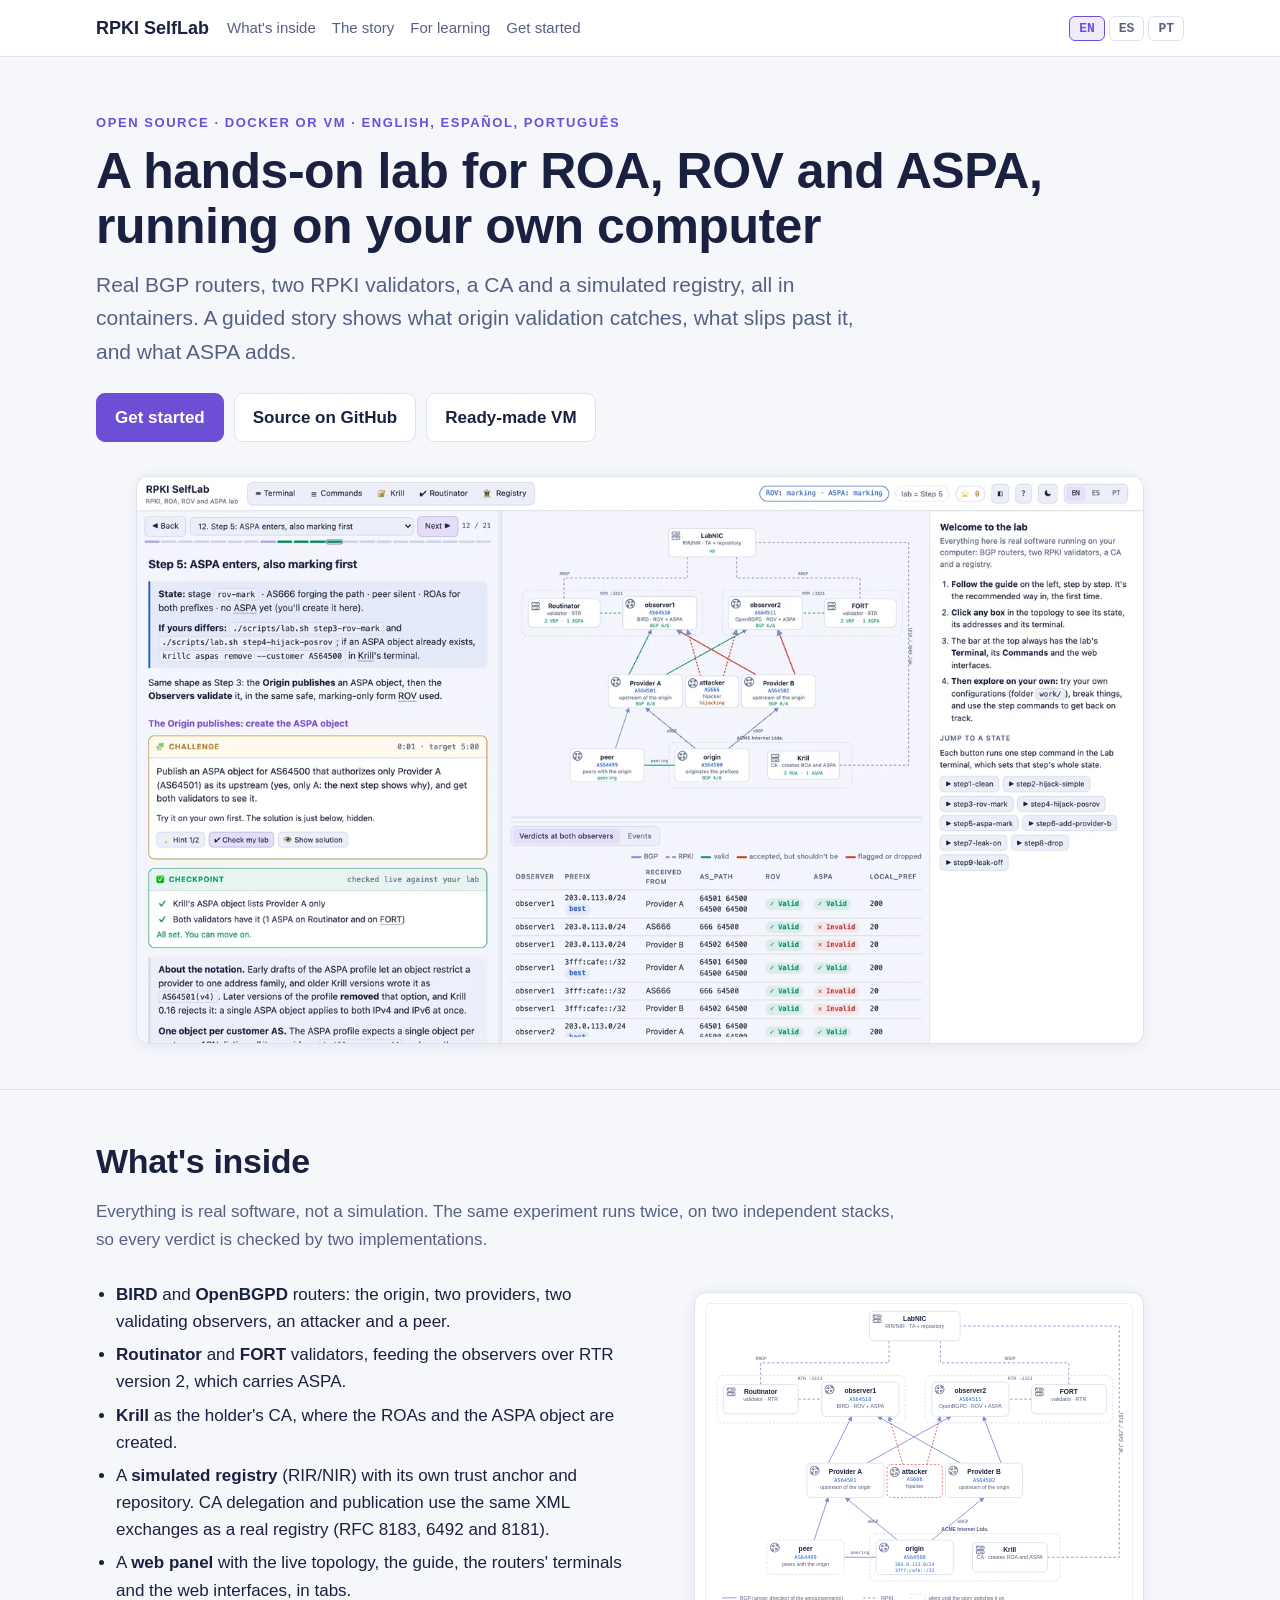
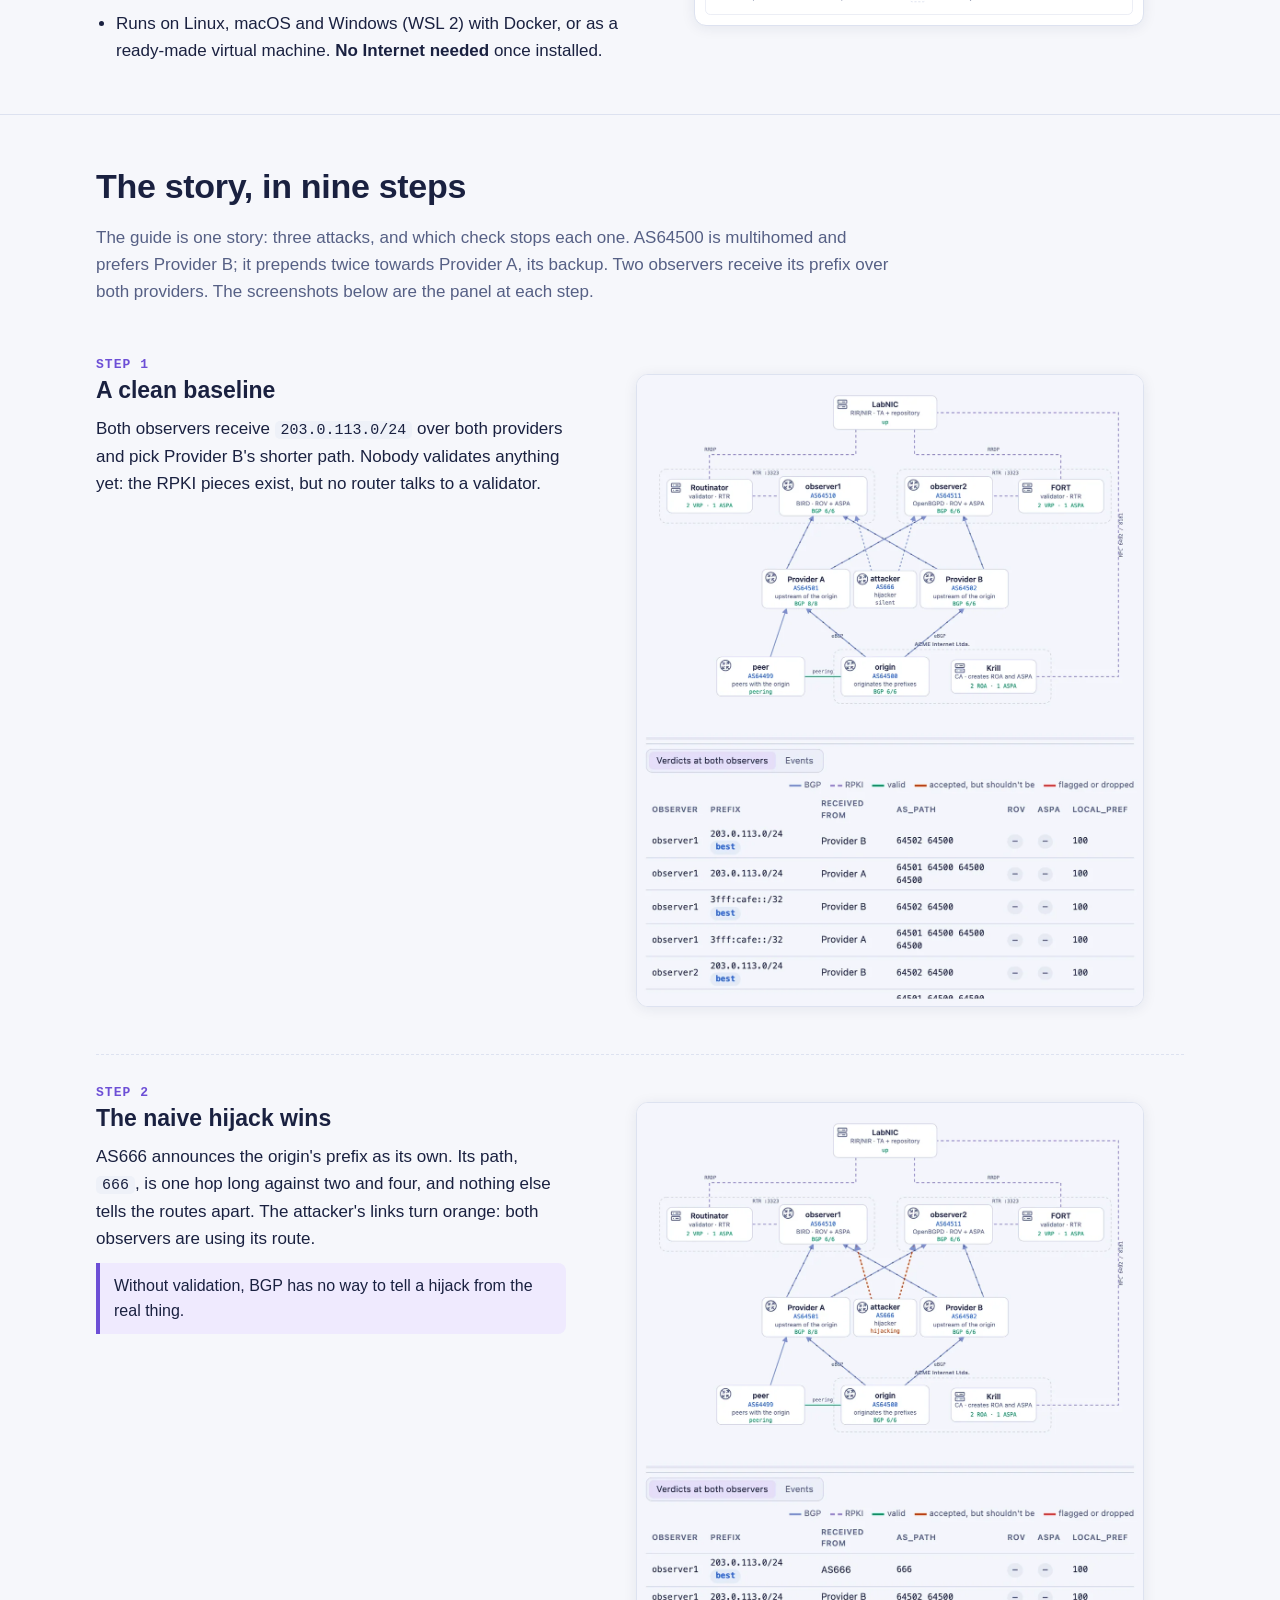
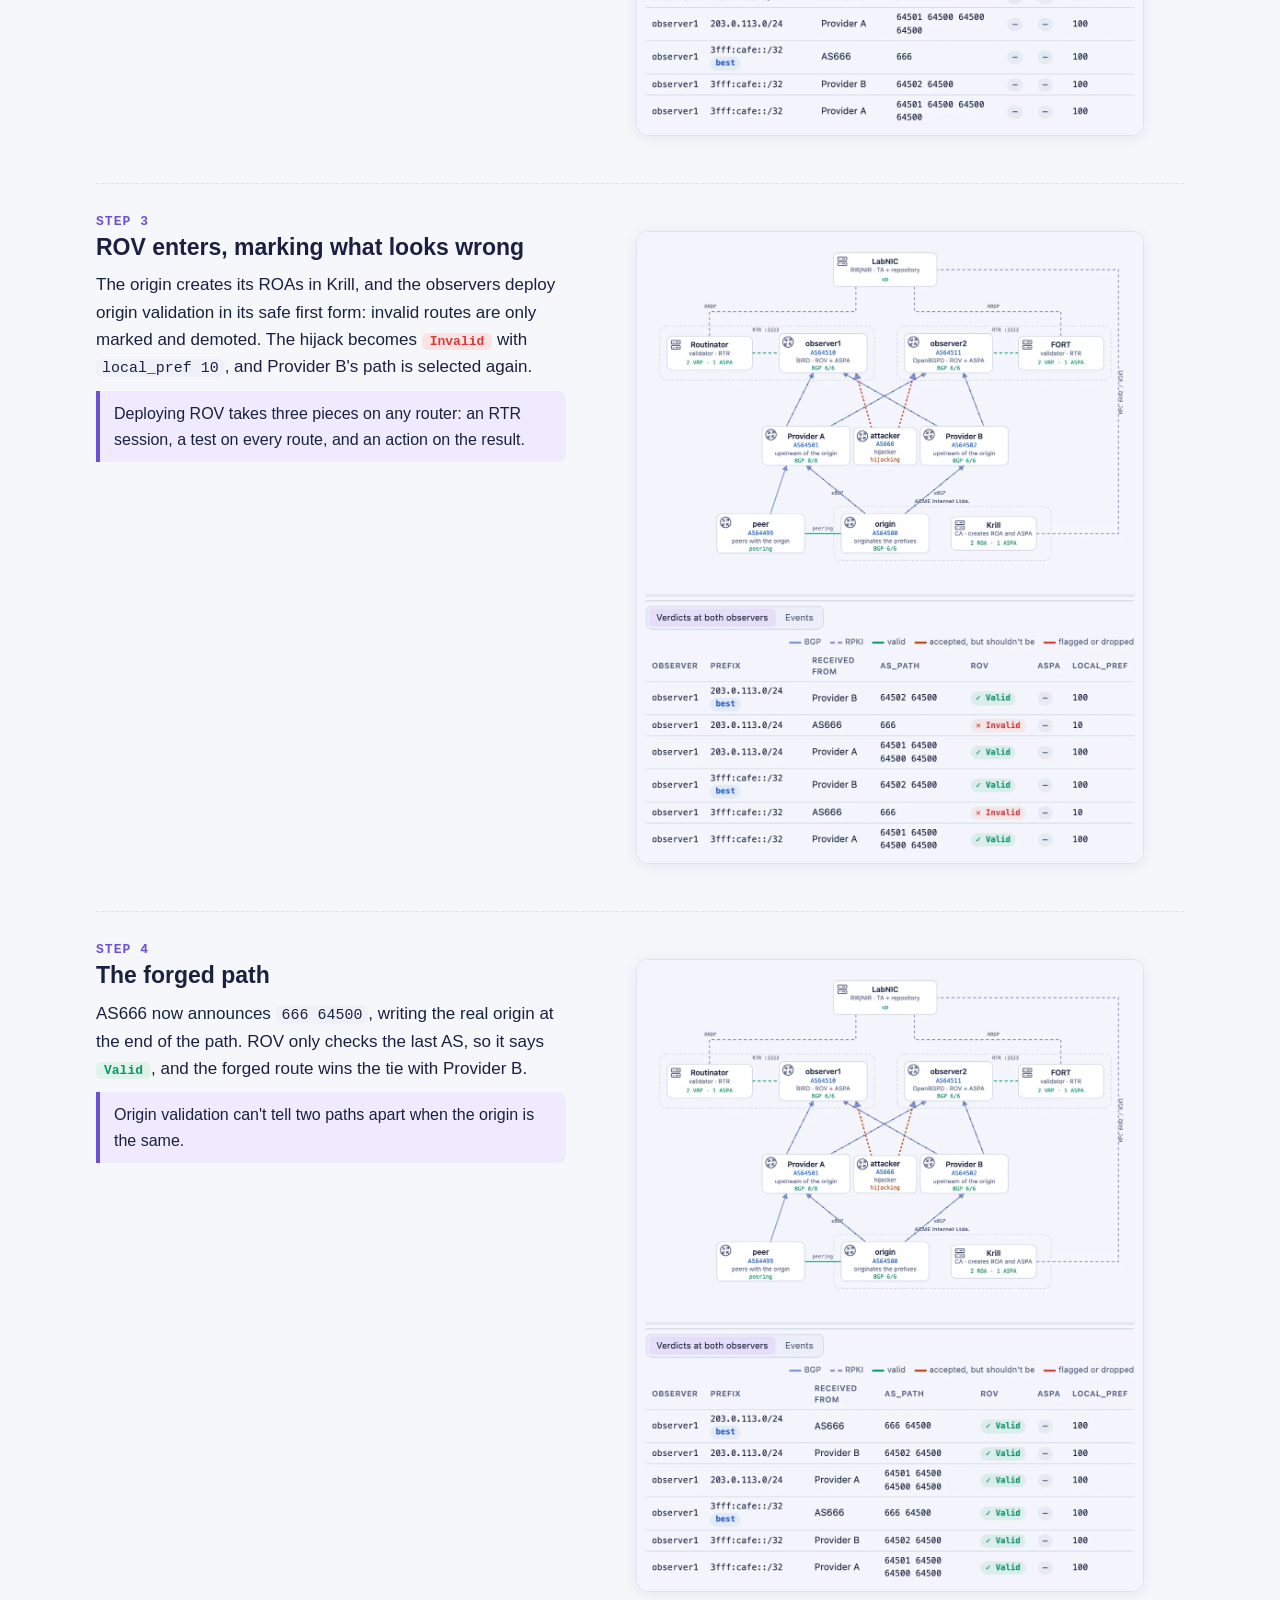
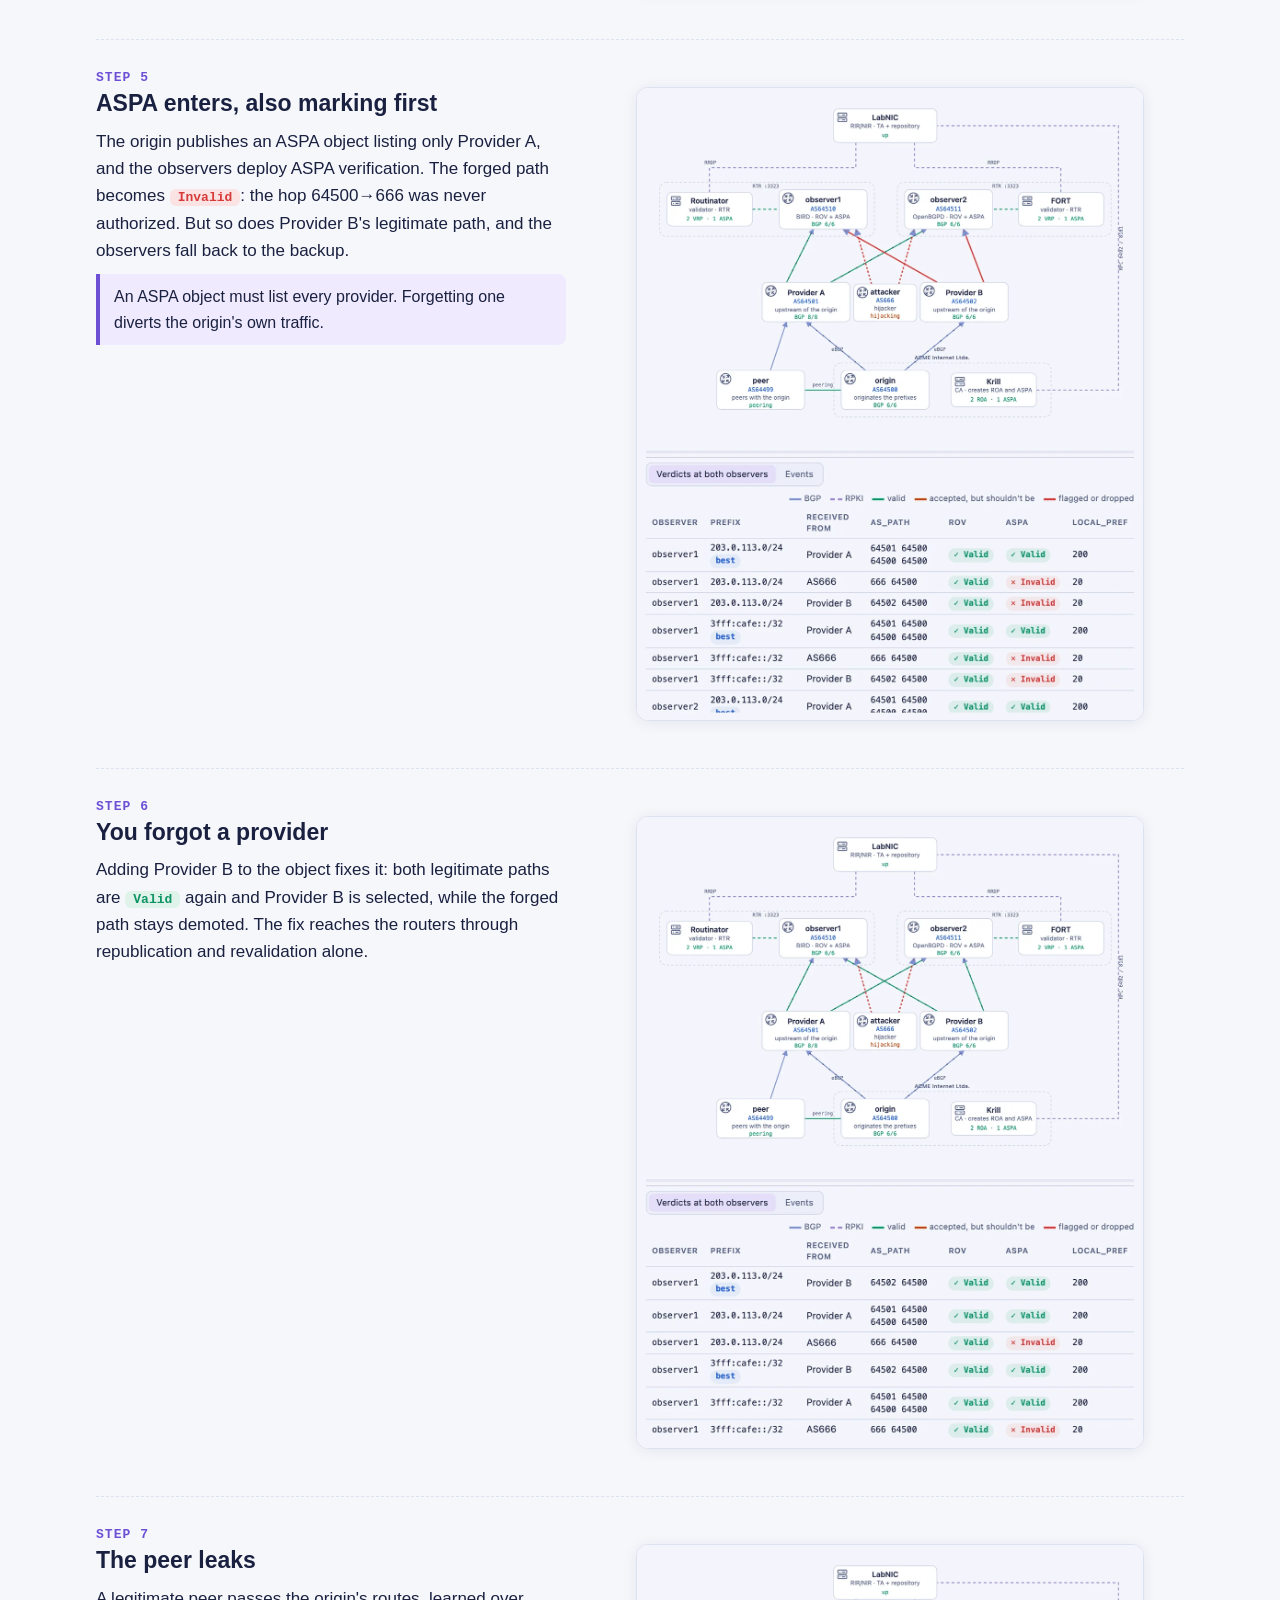
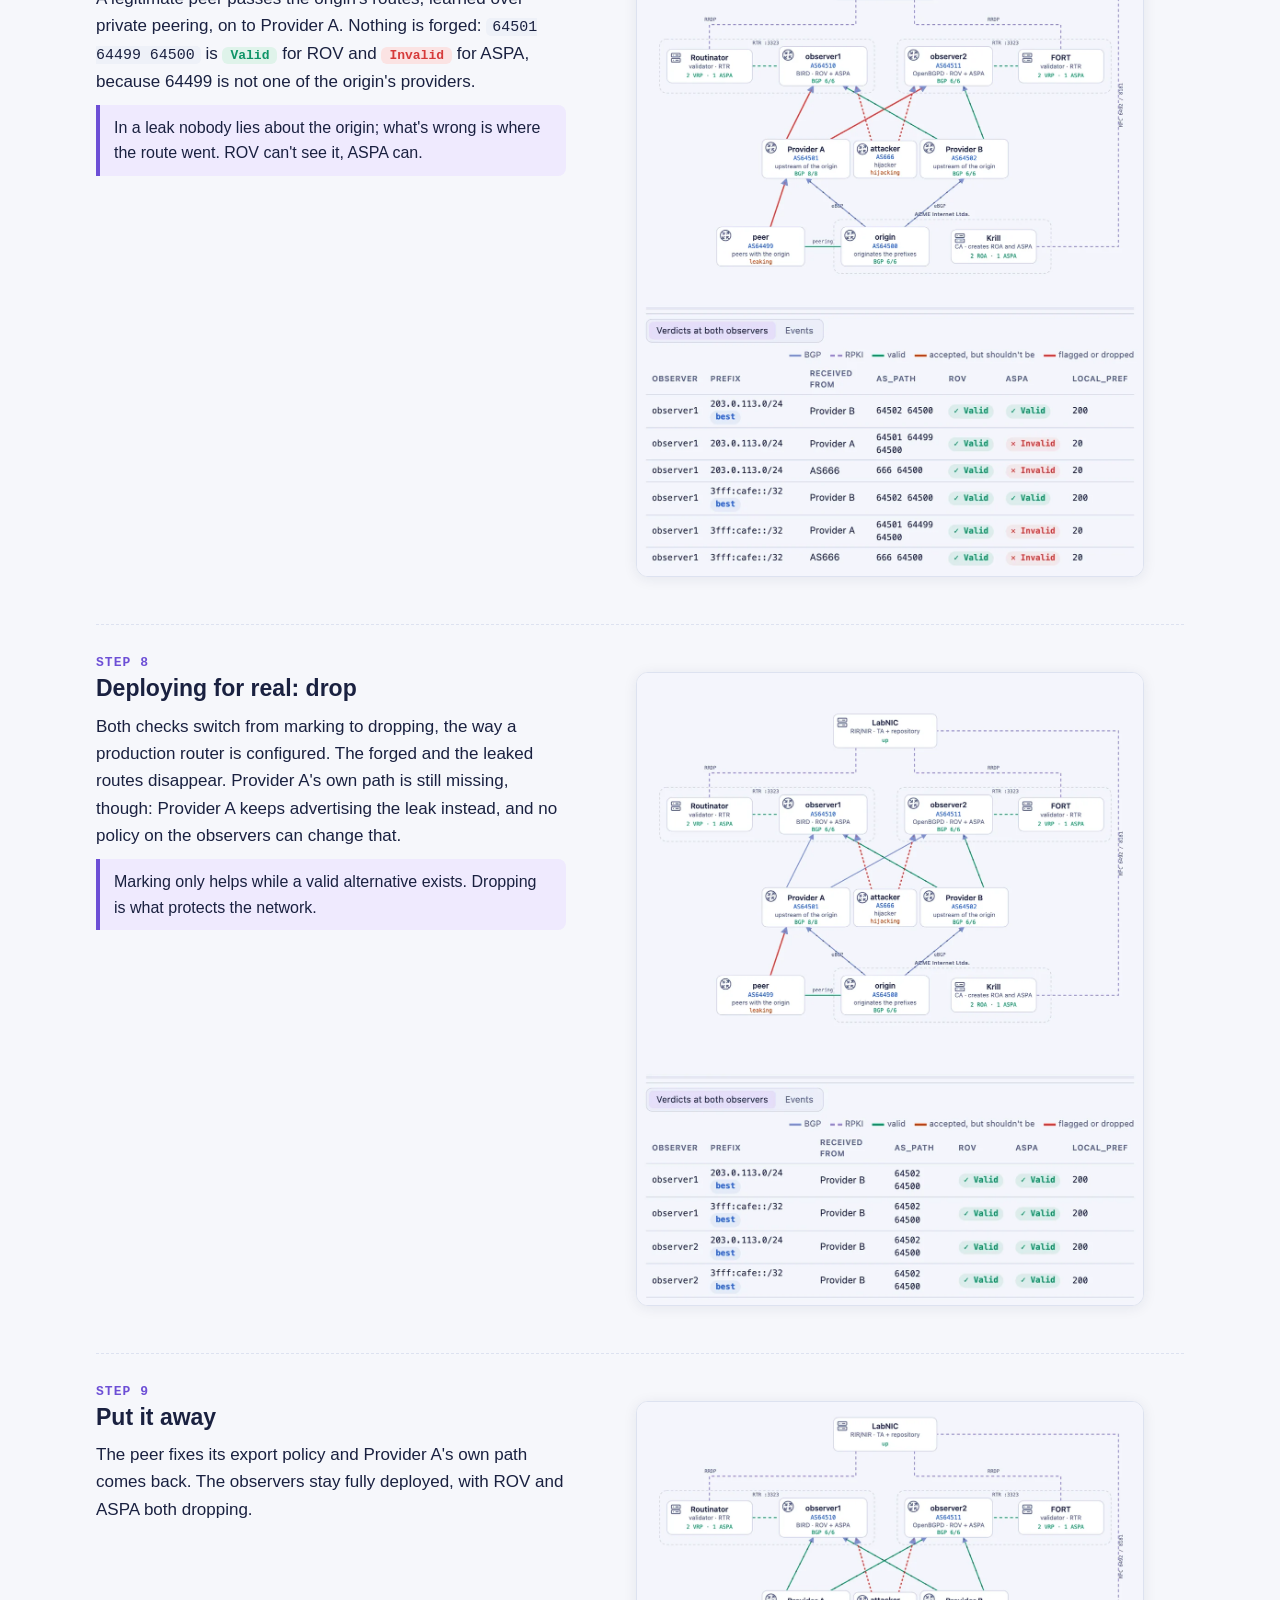
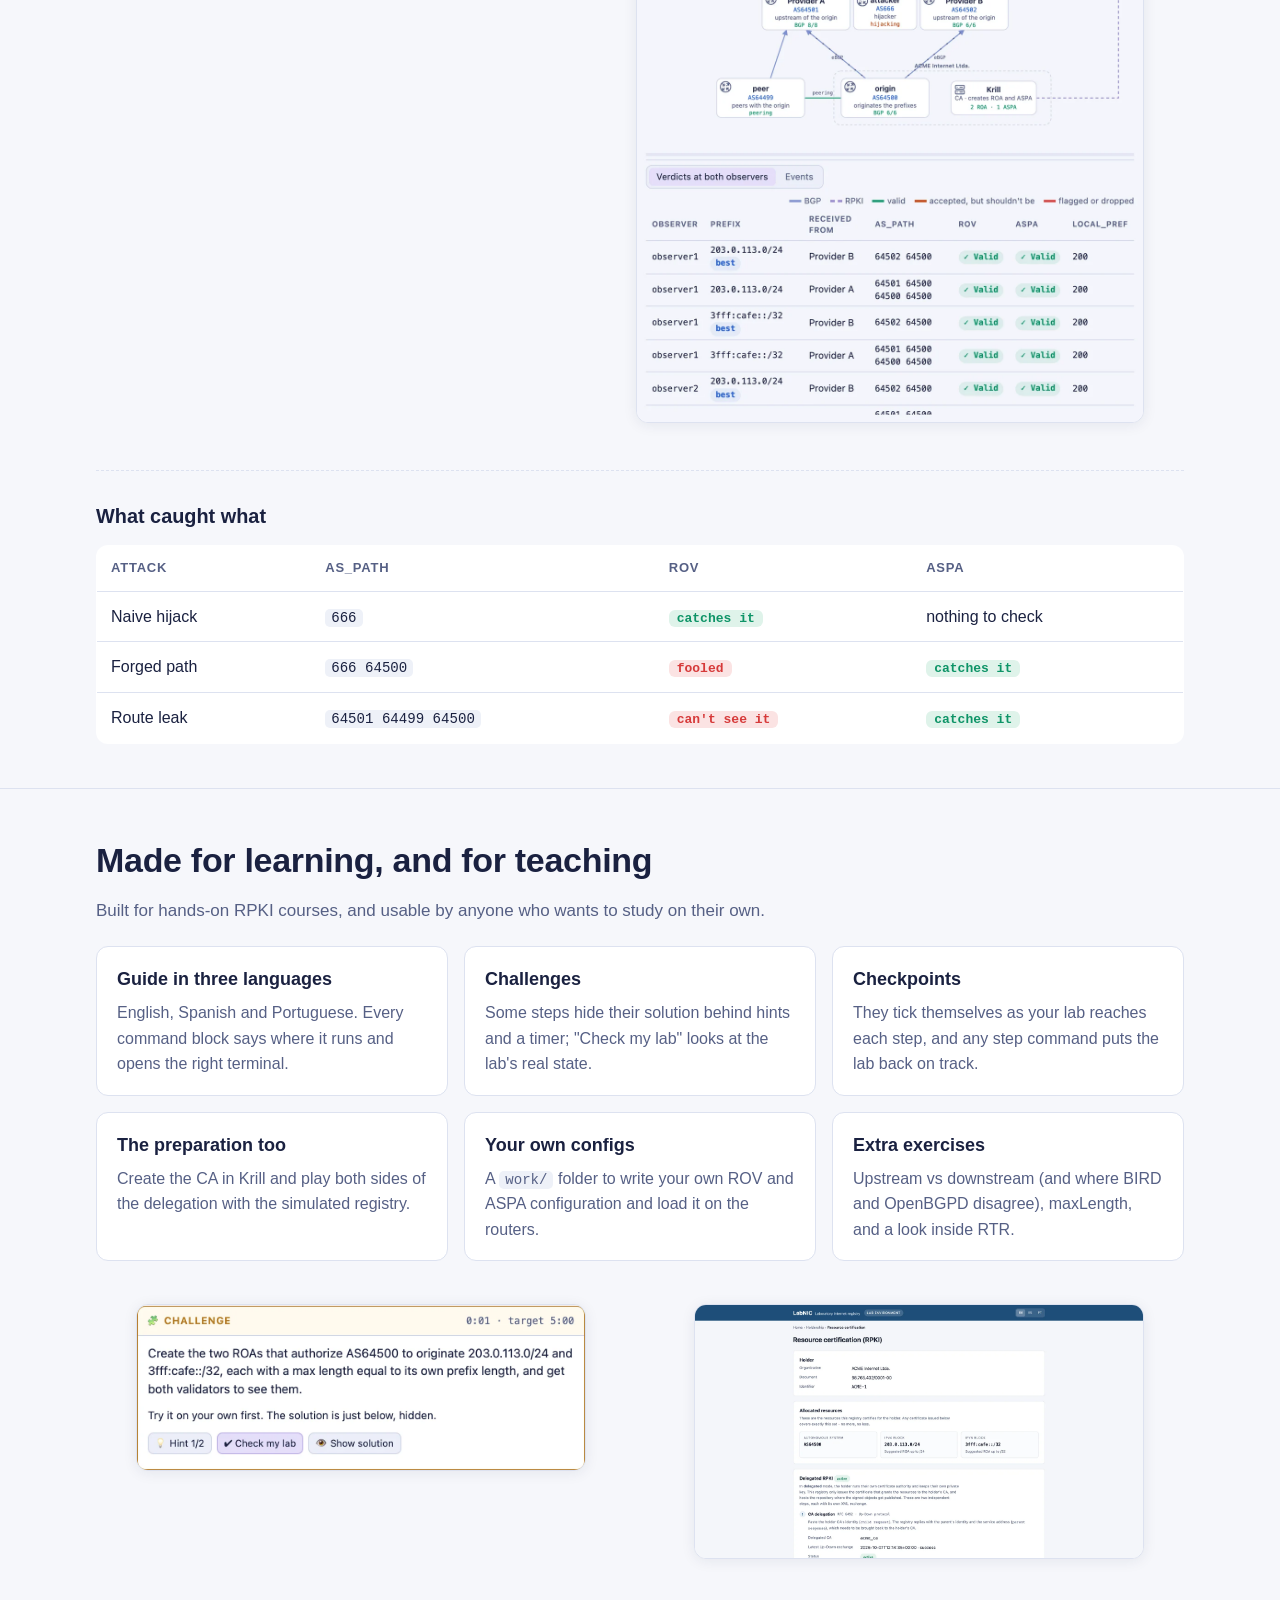
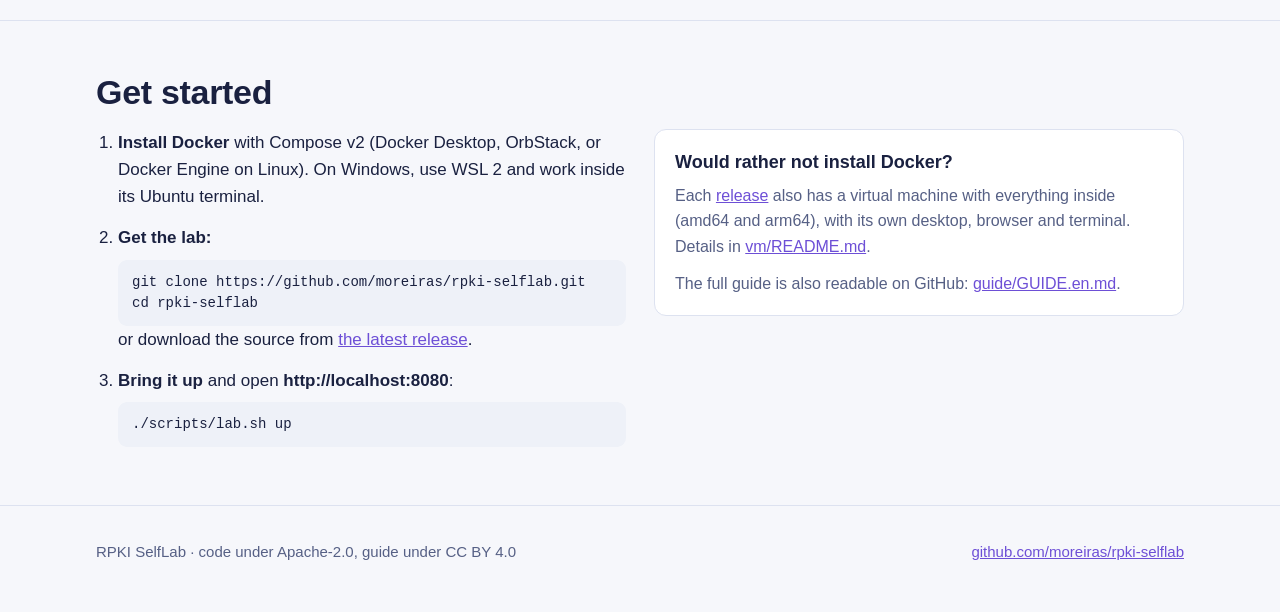
==== docs/index.html @ e746b024 "Add the project site (GitHub Pages, served from docs/) Static pages in en (docs/), pt and es, with n" ====
<!doctype html>
<html lang="en">
<head>
<meta charset="utf-8">
<meta name="viewport" content="width=device-width, initial-scale=1">
<title>RPKI SelfLab: a hands-on lab for ROA, ROV and ASPA</title>
<meta name="description" content="A self-contained RPKI lab that runs on your own computer: real BGP routers, two validators, a CA and a simulated registry, with a guided story about hijacks, forged paths and route leaks.">
<link rel="alternate" hreflang="en" href="./">
<link rel="alternate" hreflang="pt-BR" href="pt/">
<link rel="alternate" hreflang="es" href="es/">
<link rel="stylesheet" href="assets/site.css">
</head>
<body>

<header class="topbar">
  <div class="wrap">
    <a class="brand" href="./">RPKI SelfLab</a>
    <nav>
      <a href="#inside">What's inside</a>
      <a href="#story">The story</a>
      <a href="#learning">For learning</a>
      <a href="#start">Get started</a>
    </nav>
    <div class="langs">
      <a href="./" aria-current="page" hreflang="en">EN</a>
      <a href="es/" hreflang="es">ES</a>
      <a href="pt/" hreflang="pt-BR">PT</a>
    </div>
  </div>
</header>

<main>
<section class="hero">
  <div class="wrap">
    <div class="kicker">Open source · Docker or VM · English, Español, Português</div>
    <h1>A hands-on lab for ROA, ROV and ASPA, running on your own computer</h1>
    <p class="lead">Real BGP routers, two RPKI validators, a CA and a simulated registry, all in containers. A guided story shows what origin validation catches, what slips past it, and what ASPA adds.</p>
    <div class="buttons">
      <a class="btn primary" href="#start">Get started</a>
      <a class="btn" href="https://github.com/moreiras/rpki-selflab">Source on GitHub</a>
      <a class="btn" href="https://github.com/moreiras/rpki-selflab/releases/latest">Ready-made VM</a>
    </div>
    <figure class="hero-shot shot">
      <a href="img/en/panel.webp"><img src="img/en/panel.webp" alt="The lab's web panel: the guide on the left, the live topology in the middle, the verdicts of both observers below" width="1400" height="788"></a>
    </figure>
  </div>
</section>

<section class="block" id="inside">
  <div class="wrap">
    <h2>What's inside</h2>
    <p class="intro">Everything is real software, not a simulation. The same experiment runs twice, on two independent stacks, so every verdict is checked by two implementations.</p>
    <div class="grid2">
      <div>
        <ul class="ticks">
          <li><b>BIRD</b> and <b>OpenBGPD</b> routers: the origin, two providers, two validating observers, an attacker and a peer.</li>
          <li><b>Routinator</b> and <b>FORT</b> validators, feeding the observers over RTR version 2, which carries ASPA.</li>
          <li><b>Krill</b> as the holder's CA, where the ROAs and the ASPA object are created.</li>
          <li>A <b>simulated registry</b> (RIR/NIR) with its own trust anchor and repository. CA delegation and publication use the same XML exchanges as a real registry (RFC 8183, 6492 and 8181).</li>
          <li>A <b>web panel</b> with the live topology, the guide, the routers' terminals and the web interfaces, in tabs.</li>
          <li>Runs on Linux, macOS and Windows (WSL 2) with Docker, or as a ready-made virtual machine. <b>No Internet needed</b> once installed.</li>
        </ul>
      </div>
      <figure class="shot" style="padding:10px">
        <a href="img/topology.en.svg"><img src="img/topology.en.svg" alt="The lab's topology: the registry and the two validators at the top, the observers below them, the two providers, AS666 and, at the bottom, the origin, its CA and the peer" width="1000" height="730"></a>
      </figure>
    </div>
  </div>
</section>

<section class="block" id="story">
  <div class="wrap">
    <h2>The story, in nine steps</h2>
    <p class="intro">The guide is one story: three attacks, and which check stops each one. AS64500 is multihomed and prefers Provider B; it prepends twice towards Provider A, its backup. Two observers receive its prefix over both providers. The screenshots below are the panel at each step.</p>

    <article class="step">
      <div>
        <div class="num">Step 1</div>
        <h3>A clean baseline</h3>
        <p>Both observers receive <code>203.0.113.0/24</code> over both providers and pick Provider B's shorter path. Nobody validates anything yet: the RPKI pieces exist, but no router talks to a validator.</p>
      </div>
      <figure class="shot"><a href="img/en/step1.webp"><img src="img/en/step1.webp" alt="Step 1: topology and verdicts, no validation" loading="lazy"></a></figure>
    </article>

    <article class="step">
      <div>
        <div class="num">Step 2</div>
        <h3>The naive hijack wins</h3>
        <p>AS666 announces the origin's prefix as its own. Its path, <code>666</code>, is one hop long against two and four, and nothing else tells the routes apart. The attacker's links turn orange: both observers are using its route.</p>
        <p class="lesson">Without validation, BGP has no way to tell a hijack from the real thing.</p>
      </div>
      <figure class="shot"><a href="img/en/step2.webp"><img src="img/en/step2.webp" alt="Step 2: the hijack is the best route on both observers" loading="lazy"></a></figure>
    </article>

    <article class="step">
      <div>
        <div class="num">Step 3</div>
        <h3>ROV enters, marking what looks wrong</h3>
        <p>The origin creates its ROAs in Krill, and the observers deploy origin validation in its safe first form: invalid routes are only marked and demoted. The hijack becomes <span class="tag bad">Invalid</span> with <code>local_pref 10</code>, and Provider B's path is selected again.</p>
        <p class="lesson">Deploying ROV takes three pieces on any router: an RTR session, a test on every route, and an action on the result.</p>
      </div>
      <figure class="shot"><a href="img/en/step3.webp"><img src="img/en/step3.webp" alt="Step 3: the hijack is marked ROV Invalid" loading="lazy"></a></figure>
    </article>

    <article class="step">
      <div>
        <div class="num">Step 4</div>
        <h3>The forged path</h3>
        <p>AS666 now announces <code>666 64500</code>, writing the real origin at the end of the path. ROV only checks the last AS, so it says <span class="tag ok">Valid</span>, and the forged route wins the tie with Provider B.</p>
        <p class="lesson">Origin validation can't tell two paths apart when the origin is the same.</p>
      </div>
      <figure class="shot"><a href="img/en/step4.webp"><img src="img/en/step4.webp" alt="Step 4: the forged path is ROV Valid" loading="lazy"></a></figure>
    </article>

    <article class="step">
      <div>
        <div class="num">Step 5</div>
        <h3>ASPA enters, also marking first</h3>
        <p>The origin publishes an ASPA object listing only Provider A, and the observers deploy ASPA verification. The forged path becomes <span class="tag bad">Invalid</span>: the hop 64500→666 was never authorized. But so does Provider B's legitimate path, and the observers fall back to the backup.</p>
        <p class="lesson">An ASPA object must list every provider. Forgetting one diverts the origin's own traffic.</p>
      </div>
      <figure class="shot"><a href="img/en/step5.webp"><img src="img/en/step5.webp" alt="Step 5: the forged path and Provider B's path are ASPA Invalid" loading="lazy"></a></figure>
    </article>

    <article class="step">
      <div>
        <div class="num">Step 6</div>
        <h3>You forgot a provider</h3>
        <p>Adding Provider B to the object fixes it: both legitimate paths are <span class="tag ok">Valid</span> again and Provider B is selected, while the forged path stays demoted. The fix reaches the routers through republication and revalidation alone.</p>
      </div>
      <figure class="shot"><a href="img/en/step6.webp"><img src="img/en/step6.webp" alt="Step 6: both legitimate paths ASPA Valid again" loading="lazy"></a></figure>
    </article>

    <article class="step">
      <div>
        <div class="num">Step 7</div>
        <h3>The peer leaks</h3>
        <p>A legitimate peer passes the origin's routes, learned over private peering, on to Provider A. Nothing is forged: <code>64501 64499 64500</code> is <span class="tag ok">Valid</span> for ROV and <span class="tag bad">Invalid</span> for ASPA, because 64499 is not one of the origin's providers.</p>
        <p class="lesson">In a leak nobody lies about the origin; what's wrong is where the route went. ROV can't see it, ASPA can.</p>
      </div>
      <figure class="shot"><a href="img/en/step7.webp"><img src="img/en/step7.webp" alt="Step 7: the leaked path is ROV Valid and ASPA Invalid" loading="lazy"></a></figure>
    </article>

    <article class="step">
      <div>
        <div class="num">Step 8</div>
        <h3>Deploying for real: drop</h3>
        <p>Both checks switch from marking to dropping, the way a production router is configured. The forged and the leaked routes disappear. Provider A's own path is still missing, though: Provider A keeps advertising the leak instead, and no policy on the observers can change that.</p>
        <p class="lesson">Marking only helps while a valid alternative exists. Dropping is what protects the network.</p>
      </div>
      <figure class="shot"><a href="img/en/step8.webp"><img src="img/en/step8.webp" alt="Step 8: invalid routes dropped" loading="lazy"></a></figure>
    </article>

    <article class="step">
      <div>
        <div class="num">Step 9</div>
        <h3>Put it away</h3>
        <p>The peer fixes its export policy and Provider A's own path comes back. The observers stay fully deployed, with ROV and ASPA both dropping.</p>
      </div>
      <figure class="shot"><a href="img/en/step9.webp"><img src="img/en/step9.webp" alt="Step 9: the leak is gone and both legitimate paths are back" loading="lazy"></a></figure>
    </article>

    <h3 style="margin:30px 0 12px">What caught what</h3>
    <div class="scroll-x">
      <table class="recap">
        <tr><th>Attack</th><th>AS_PATH</th><th>ROV</th><th>ASPA</th></tr>
        <tr><td>Naive hijack</td><td><code>666</code></td><td><span class="tag ok">catches it</span></td><td>nothing to check</td></tr>
        <tr><td>Forged path</td><td><code>666 64500</code></td><td><span class="tag bad">fooled</span></td><td><span class="tag ok">catches it</span></td></tr>
        <tr><td>Route leak</td><td><code>64501 64499 64500</code></td><td><span class="tag bad">can't see it</span></td><td><span class="tag ok">catches it</span></td></tr>
      </table>
    </div>
  </div>
</section>

<section class="block" id="learning">
  <div class="wrap">
    <h2>Made for learning, and for teaching</h2>
    <p class="intro">Built for hands-on RPKI courses, and usable by anyone who wants to study on their own.</p>
    <div class="cards">
      <div class="card"><h3>Guide in three languages</h3><p>English, Spanish and Portuguese. Every command block says where it runs and opens the right terminal.</p></div>
      <div class="card"><h3>Challenges</h3><p>Some steps hide their solution behind hints and a timer; "Check my lab" looks at the lab's real state.</p></div>
      <div class="card"><h3>Checkpoints</h3><p>They tick themselves as your lab reaches each step, and any step command puts the lab back on track.</p></div>
      <div class="card"><h3>The preparation too</h3><p>Create the CA in Krill and play both sides of the delegation with the simulated registry.</p></div>
      <div class="card"><h3>Your own configs</h3><p>A <code>work/</code> folder to write your own ROV and ASPA configuration and load it on the routers.</p></div>
      <div class="card"><h3>Extra exercises</h3><p>Upstream vs downstream (and where BIRD and OpenBGPD disagree), maxLength, and a look inside RTR.</p></div>
    </div>
    <div class="grid2" style="margin-top:26px">
      <figure class="shot"><a href="img/en/challenge.webp"><img src="img/en/challenge.webp" alt="A challenge in the guide, with hints, timer and Check my lab" loading="lazy"></a></figure>
      <figure class="shot"><a href="img/en/registry.webp"><img src="img/en/registry.webp" alt="The simulated registry's panel" loading="lazy"></a></figure>
    </div>
  </div>
</section>

<section class="block" id="start">
  <div class="wrap">
    <h2>Get started</h2>
    <div class="grid2">
      <ol class="start">
        <li><b>Install Docker</b> with Compose v2 (Docker Desktop, OrbStack, or Docker Engine on Linux). On Windows, use WSL 2 and work inside its Ubuntu terminal.</li>
        <li><b>Get the lab:</b>
          <pre>git clone https://github.com/moreiras/rpki-selflab.git
cd rpki-selflab</pre>
          or download the source from <a href="https://github.com/moreiras/rpki-selflab/releases/latest">the latest release</a>.</li>
        <li><b>Bring it up</b> and open <b>http://localhost:8080</b>:
          <pre>./scripts/lab.sh up</pre></li>
      </ol>
      <div class="card">
        <h3>Would rather not install Docker?</h3>
        <p>Each <a href="https://github.com/moreiras/rpki-selflab/releases/latest">release</a> also has a virtual machine with everything inside (amd64 and arm64), with its own desktop, browser and terminal. Details in <a href="https://github.com/moreiras/rpki-selflab/blob/main/vm/README.md">vm/README.md</a>.</p>
        <p style="margin-top:12px">The full guide is also readable on GitHub: <a href="https://github.com/moreiras/rpki-selflab/blob/main/guide/GUIDE.en.md">guide/GUIDE.en.md</a>.</p>
      </div>
    </div>
  </div>
</section>
</main>

<footer>
  <div class="wrap">
    <span>RPKI SelfLab · code under Apache-2.0, guide under CC BY 4.0</span>
    <span><a href="https://github.com/moreiras/rpki-selflab">github.com/moreiras/rpki-selflab</a></span>
  </div>
</footer>
</body>
</html>
---- docs/assets/site.css ----
/* SPDX-License-Identifier: Apache-2.0
   Copyright 2026 The rpki-selflab authors
   Project site (GitHub Pages). Plain CSS, no build step. */
:root {
  --bg: #f6f7fb; --surface: #ffffff; --ink: #1a2140; --weak: #566085; --line: #dde2f0;
  --accent: #6d4fd6; --accent-soft: #efeafe; --ok: #0e9467; --ok-soft: #dff3ea;
  --bad: #d63a3a; --bad-soft: #fbe3e3; --warn: #c2560c; --warn-soft: #fdebd9;
  --code: #eef1f8; --shadow: 0 2px 14px rgba(30, 40, 80, .08);
  --mono: ui-monospace, "SF Mono", Menlo, Consolas, monospace;
  --sans: -apple-system, "Segoe UI", Roboto, Helvetica, Arial, sans-serif;
}
@media (prefers-color-scheme: dark) {
  :root {
    --bg: #0e1328; --surface: #151c38; --ink: #e8ecf8; --weak: #a3acd0; --line: #2a3560;
    --accent: #a78bfa; --accent-soft: #241d45; --ok: #34d399; --ok-soft: #10342a;
    --bad: #f87171; --bad-soft: #3a1a1f; --warn: #fb923c; --warn-soft: #3a2615;
    --code: #1d2547; --shadow: 0 2px 14px rgba(0, 0, 0, .35);
  }
}
* { box-sizing: border-box; }
html { scroll-behavior: smooth; }
body { margin: 0; background: var(--bg); color: var(--ink); font: 17px/1.6 var(--sans); }
a { color: var(--accent); }
code { font-family: var(--mono); font-size: .88em; background: var(--code); padding: 1px 6px; border-radius: 5px; }
img { max-width: 100%; height: auto; display: block; }

.wrap { max-width: 1120px; margin: 0 auto; padding: 0 16px; }

/* top bar */
.topbar { position: sticky; top: 0; z-index: 10; background: color-mix(in srgb, var(--surface) 92%, transparent);
          backdrop-filter: blur(8px); border-bottom: 1px solid var(--line); }
.topbar .wrap { display: flex; align-items: center; gap: 18px; min-height: 56px; flex-wrap: wrap; }
.brand { font-weight: 700; font-size: 18px; color: var(--ink); text-decoration: none; }
.topbar nav { display: flex; gap: 16px; flex-wrap: wrap; font-size: 15px; }
.topbar nav a { color: var(--weak); text-decoration: none; }
.topbar nav a:hover { color: var(--ink); }
.langs { margin-left: auto; display: flex; gap: 4px; }
.langs a { font: 600 13px var(--mono); padding: 4px 9px; border-radius: 6px; text-decoration: none; color: var(--weak);
           border: 1px solid var(--line); }
.langs a[aria-current="page"] { background: var(--accent-soft); color: var(--accent); border-color: var(--accent); }

/* hero */
.hero { padding: 56px 0 28px; }
.hero .kicker { text-transform: uppercase; letter-spacing: .12em; font-size: 13px; font-weight: 700; color: var(--accent); }
.hero h1 { font-size: clamp(32px, 5vw, 50px); line-height: 1.1; margin: 10px 0 14px; letter-spacing: -.5px; }
.hero p.lead { font-size: clamp(18px, 2.2vw, 21px); color: var(--weak); max-width: 780px; margin: 0 0 24px; }
.buttons { display: flex; gap: 10px; flex-wrap: wrap; }
.btn { display: inline-block; padding: 10px 18px; border-radius: 9px; font-weight: 600; text-decoration: none;
       border: 1px solid var(--line); color: var(--ink); background: var(--surface); }
.btn.primary { background: var(--accent); border-color: var(--accent); color: #fff; }
.hero-shot { margin-top: 34px; }

/* sections */
section.block { padding: 44px 0; border-top: 1px solid var(--line); }
section.block h2 { font-size: clamp(26px, 3.4vw, 34px); margin: 0 0 10px; letter-spacing: -.3px; }
section.block > .wrap > p.intro { color: var(--weak); max-width: 800px; margin: 0 0 22px; }
.shot { background: var(--surface); border: 1px solid var(--line); border-radius: 12px; box-shadow: var(--shadow); overflow: hidden; }
.shot a { display: block; cursor: zoom-in; }
figcaption { font-size: 14px; color: var(--weak); padding: 8px 4px 0; }

.grid2 { display: grid; grid-template-columns: minmax(0, 1fr) minmax(0, 1fr); gap: 28px; align-items: start; }
.cards { display: grid; grid-template-columns: repeat(3, minmax(0, 1fr)); gap: 16px; }
.card { background: var(--surface); border: 1px solid var(--line); border-radius: 12px; padding: 18px 20px; }
.card h3 { margin: 0 0 6px; font-size: 18px; }
.card p { margin: 0; color: var(--weak); font-size: 16px; }
ul.ticks { padding-left: 20px; margin: 0; }
ul.ticks li { margin: 6px 0; }

/* the story */
.step { display: grid; grid-template-columns: minmax(0, 1fr) minmax(0, 1.25fr); gap: 30px; padding: 30px 0;
        border-bottom: 1px dashed var(--line); align-items: start; }
.step:last-child { border-bottom: none; }
.step .num { font: 700 13px var(--mono); color: var(--accent); letter-spacing: .08em; text-transform: uppercase; }
.step h3 { font-size: 23px; margin: 4px 0 10px; line-height: 1.25; }
.step p { margin: 0 0 10px; }
.lesson { margin-top: 12px; padding: 10px 14px; border-left: 4px solid var(--accent); background: var(--accent-soft);
          border-radius: 0 8px 8px 0; font-size: 16px; }
.tag { display: inline-block; font: 600 13px var(--mono); padding: 1px 8px; border-radius: 6px; white-space: nowrap; }
.tag.ok { background: var(--ok-soft); color: var(--ok); }
.tag.bad { background: var(--bad-soft); color: var(--bad); }
.tag.warn { background: var(--warn-soft); color: var(--warn); }

table.recap { width: 100%; border-collapse: collapse; background: var(--surface); border: 1px solid var(--line);
              border-radius: 12px; overflow: hidden; font-size: 16px; }
table.recap th, table.recap td { padding: 12px 14px; border-bottom: 1px solid var(--line); text-align: left; vertical-align: top; }
table.recap th { font-size: 13px; text-transform: uppercase; letter-spacing: .06em; color: var(--weak); }
table.recap tr:last-child td { border-bottom: none; }
.scroll-x { overflow-x: auto; }

ol.start { padding-left: 22px; margin: 0; }
ol.start li { margin: 0 0 14px; }
pre { background: var(--code); border-radius: 9px; padding: 12px 14px; overflow-x: auto; font: 14px/1.5 var(--mono); margin: 8px 0 0; }

footer { padding: 34px 0 48px; border-top: 1px solid var(--line); color: var(--weak); font-size: 15px; }
footer .wrap { display: flex; gap: 18px; flex-wrap: wrap; justify-content: space-between; }

@media (max-width: 860px) {
  .grid2, .step { grid-template-columns: minmax(0, 1fr); gap: 18px; }
  .cards { grid-template-columns: 1fr; }
  .topbar nav { display: none; }
  .hero { padding-top: 36px; }
}
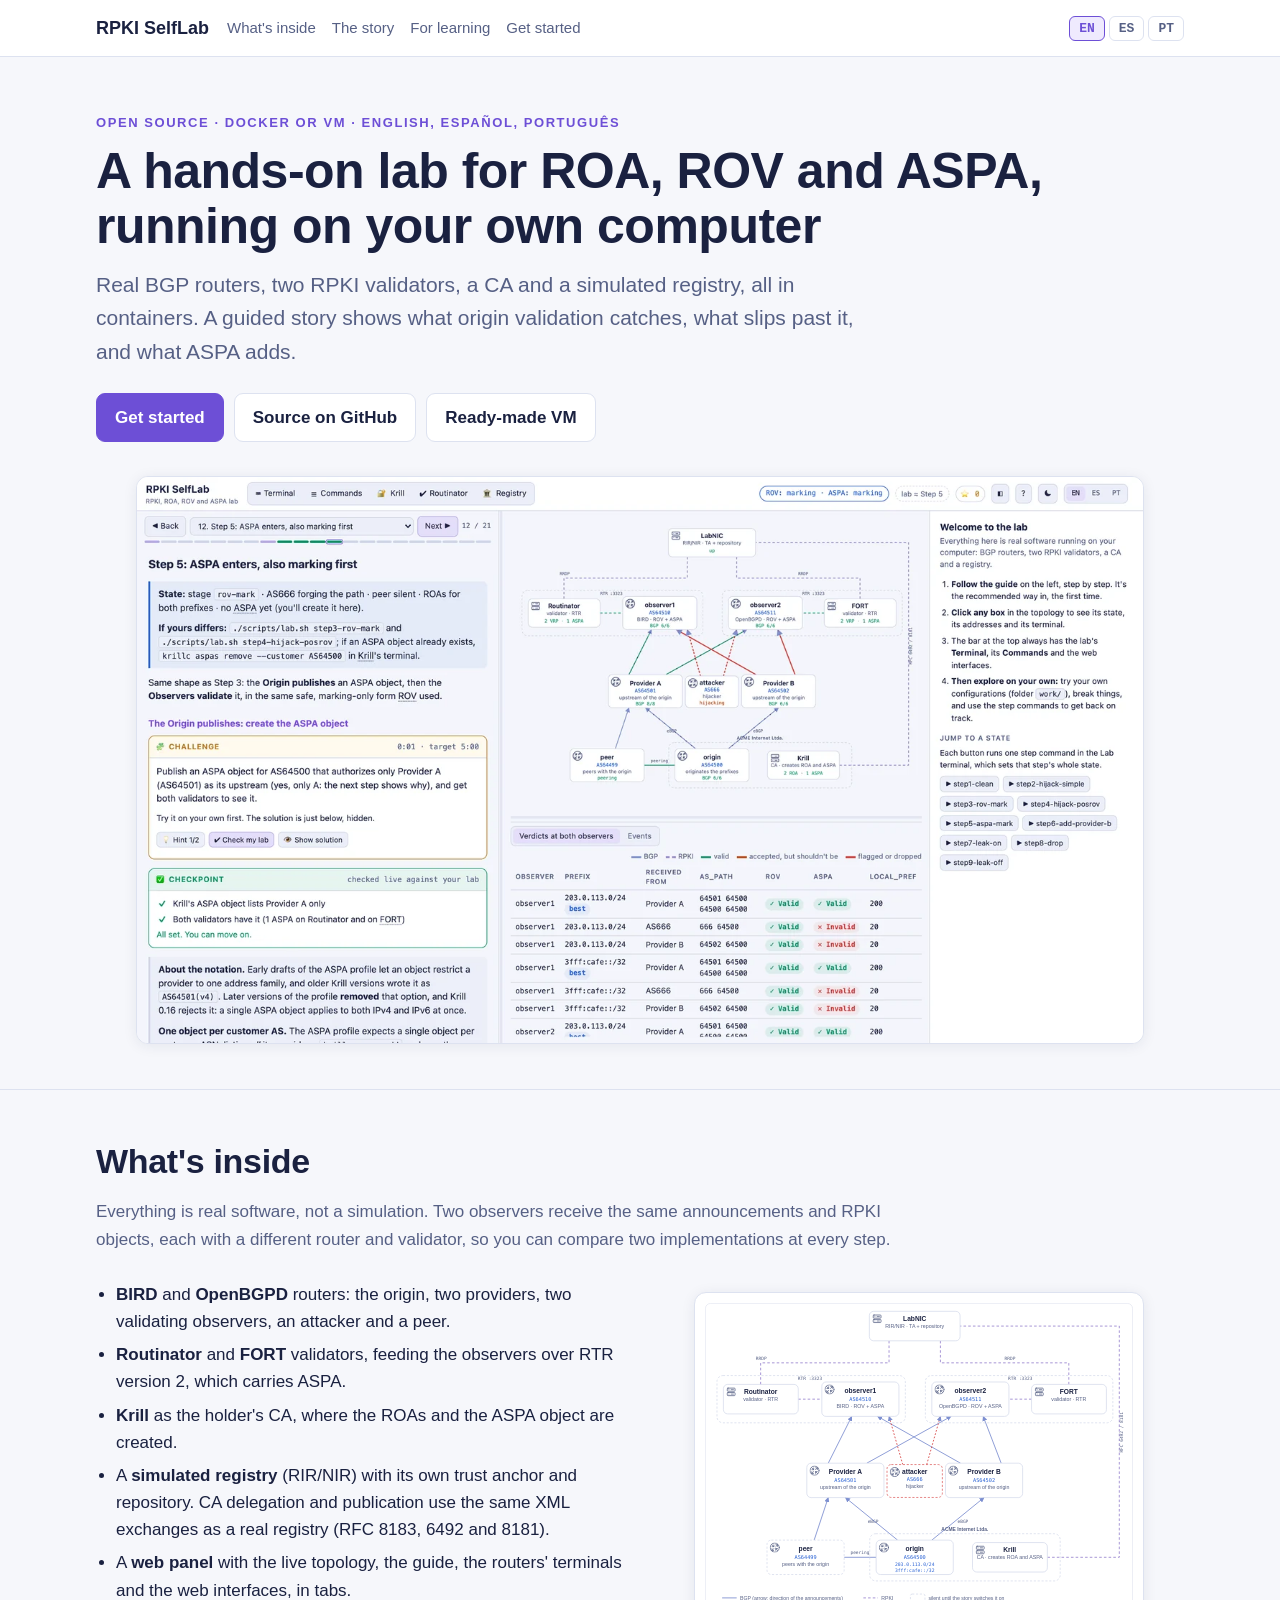
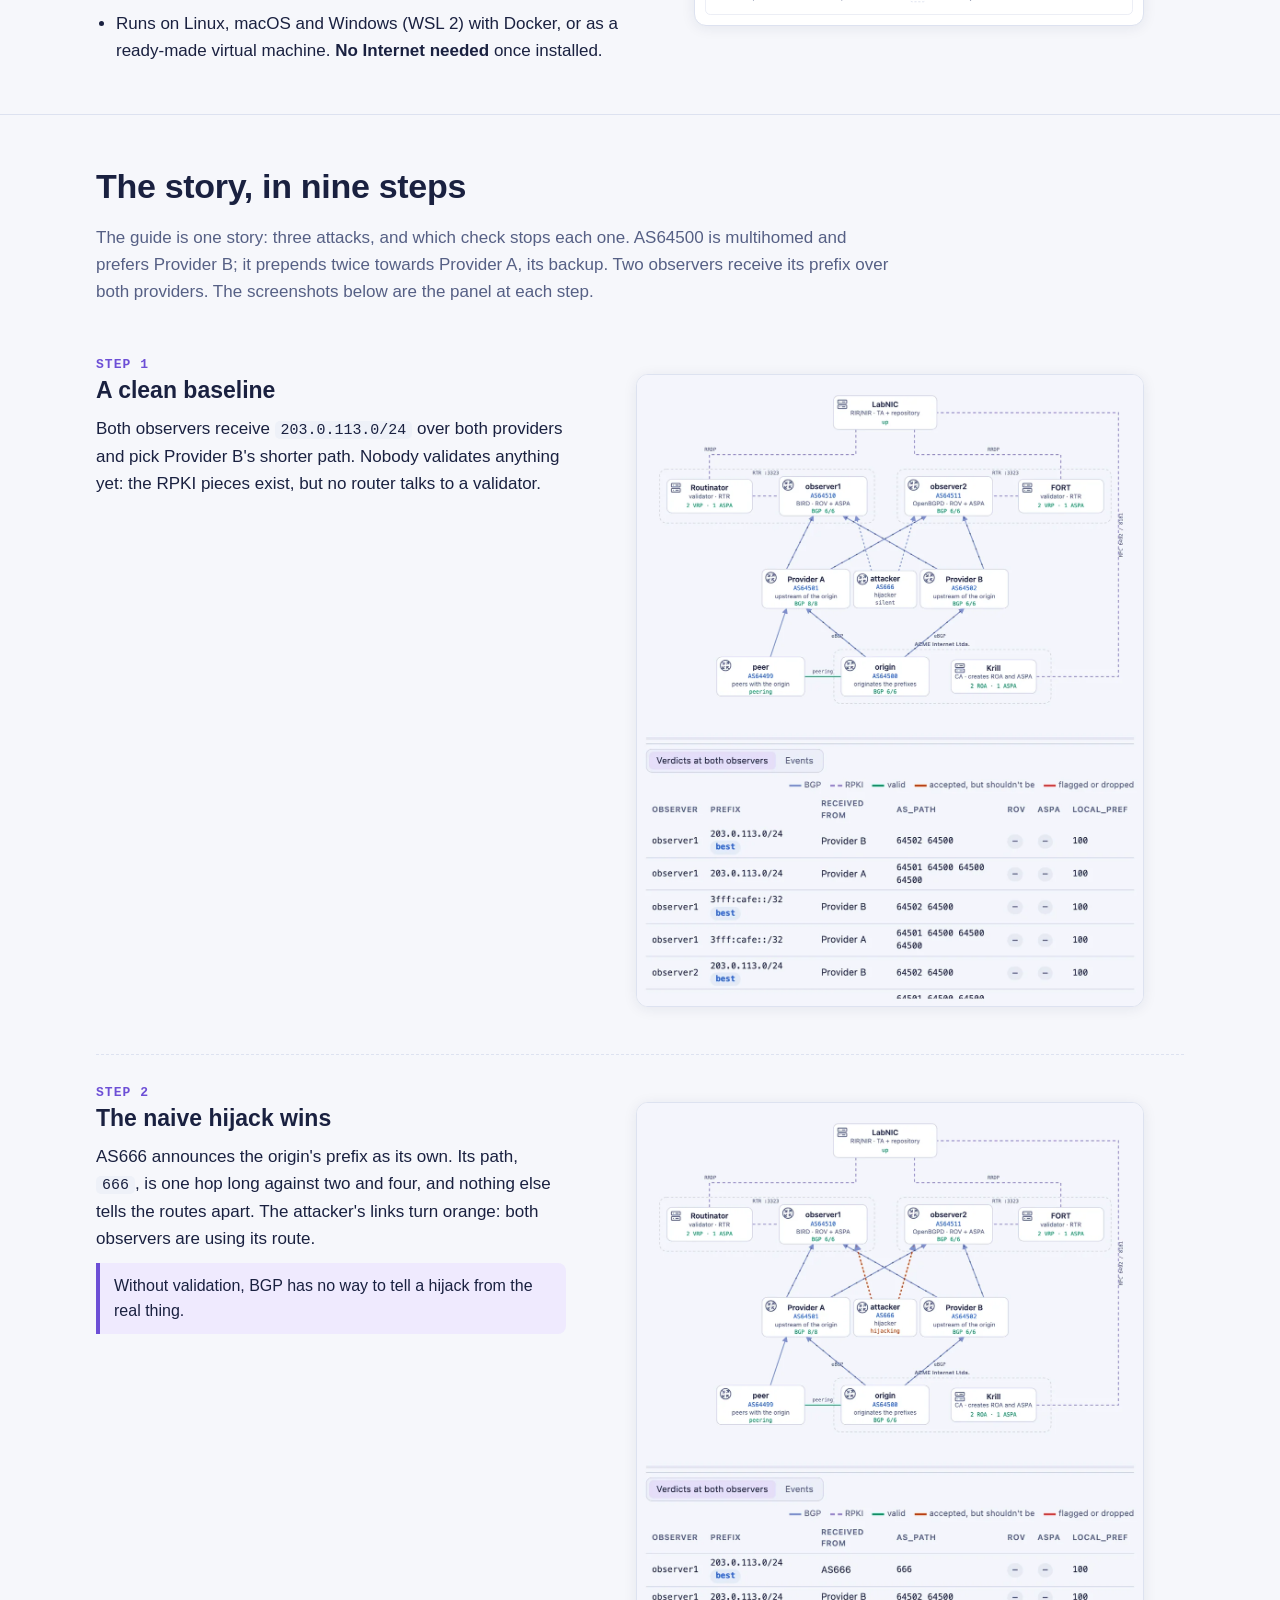
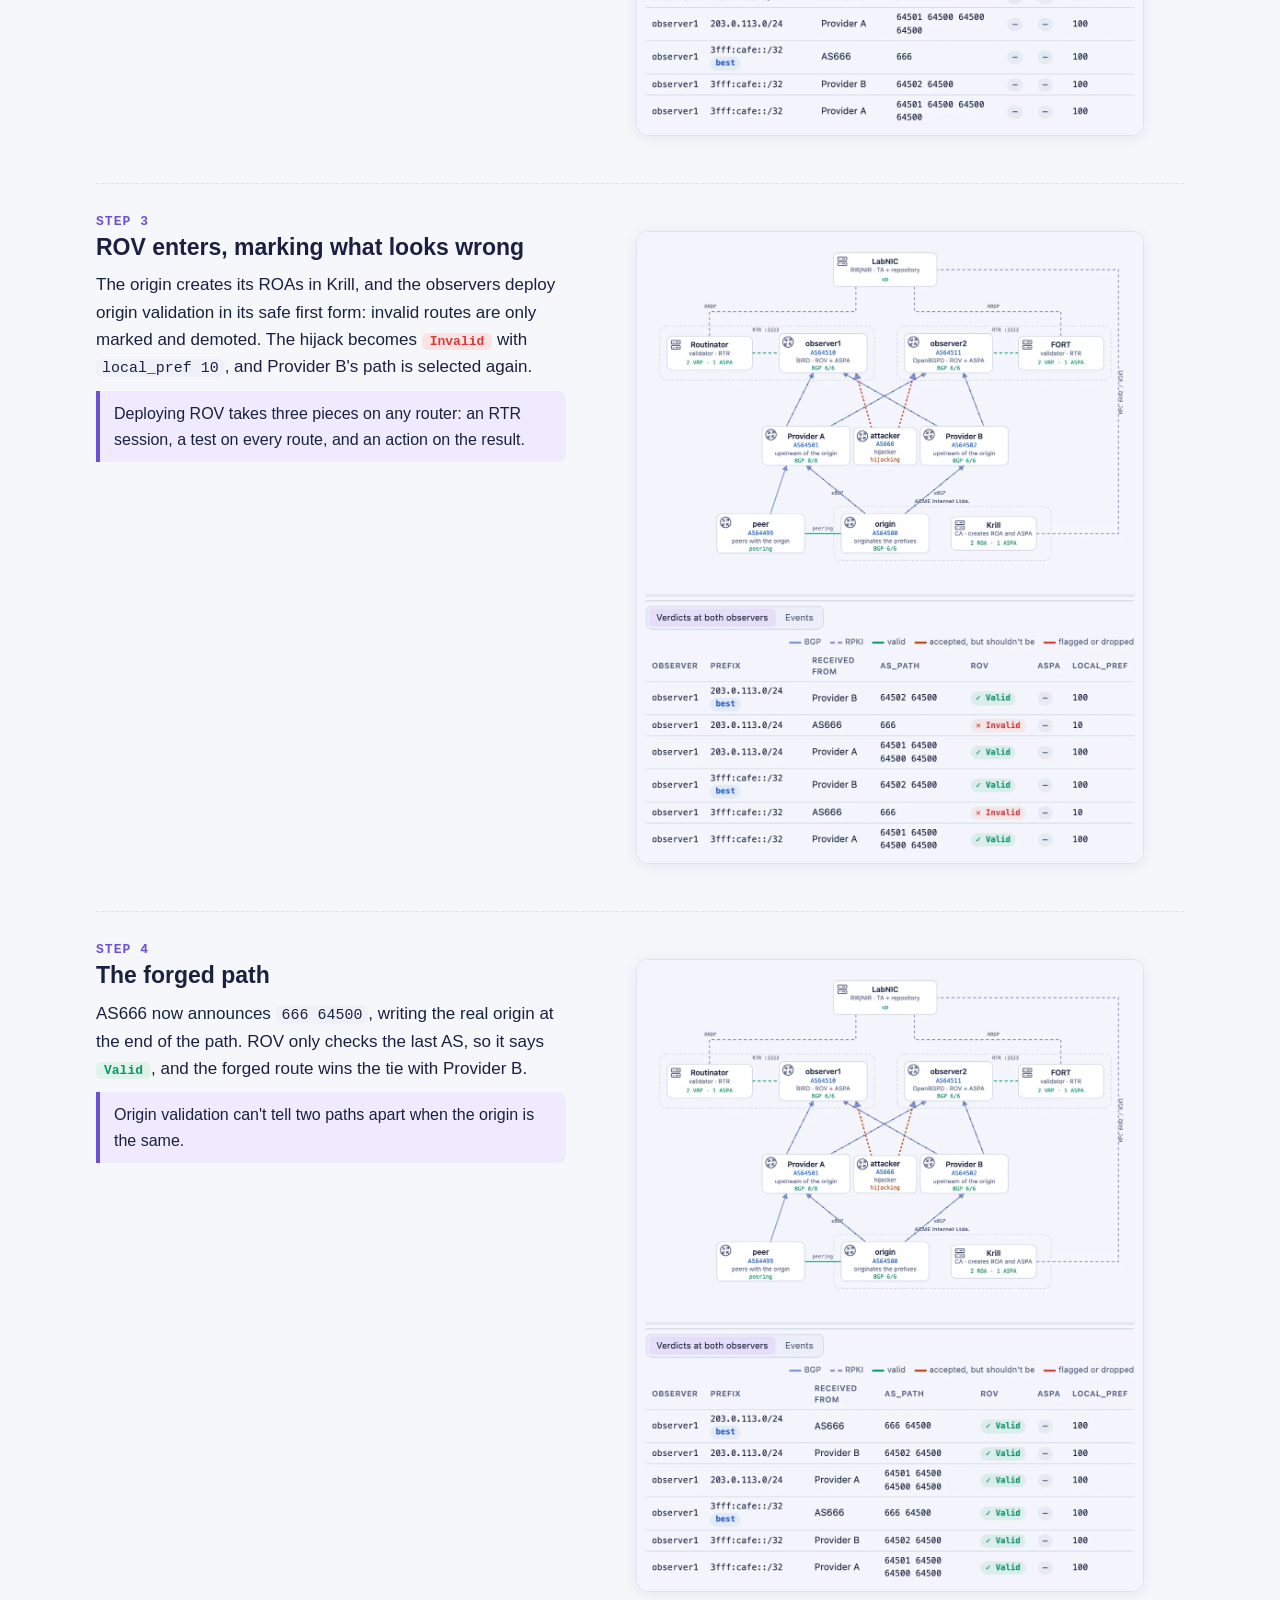
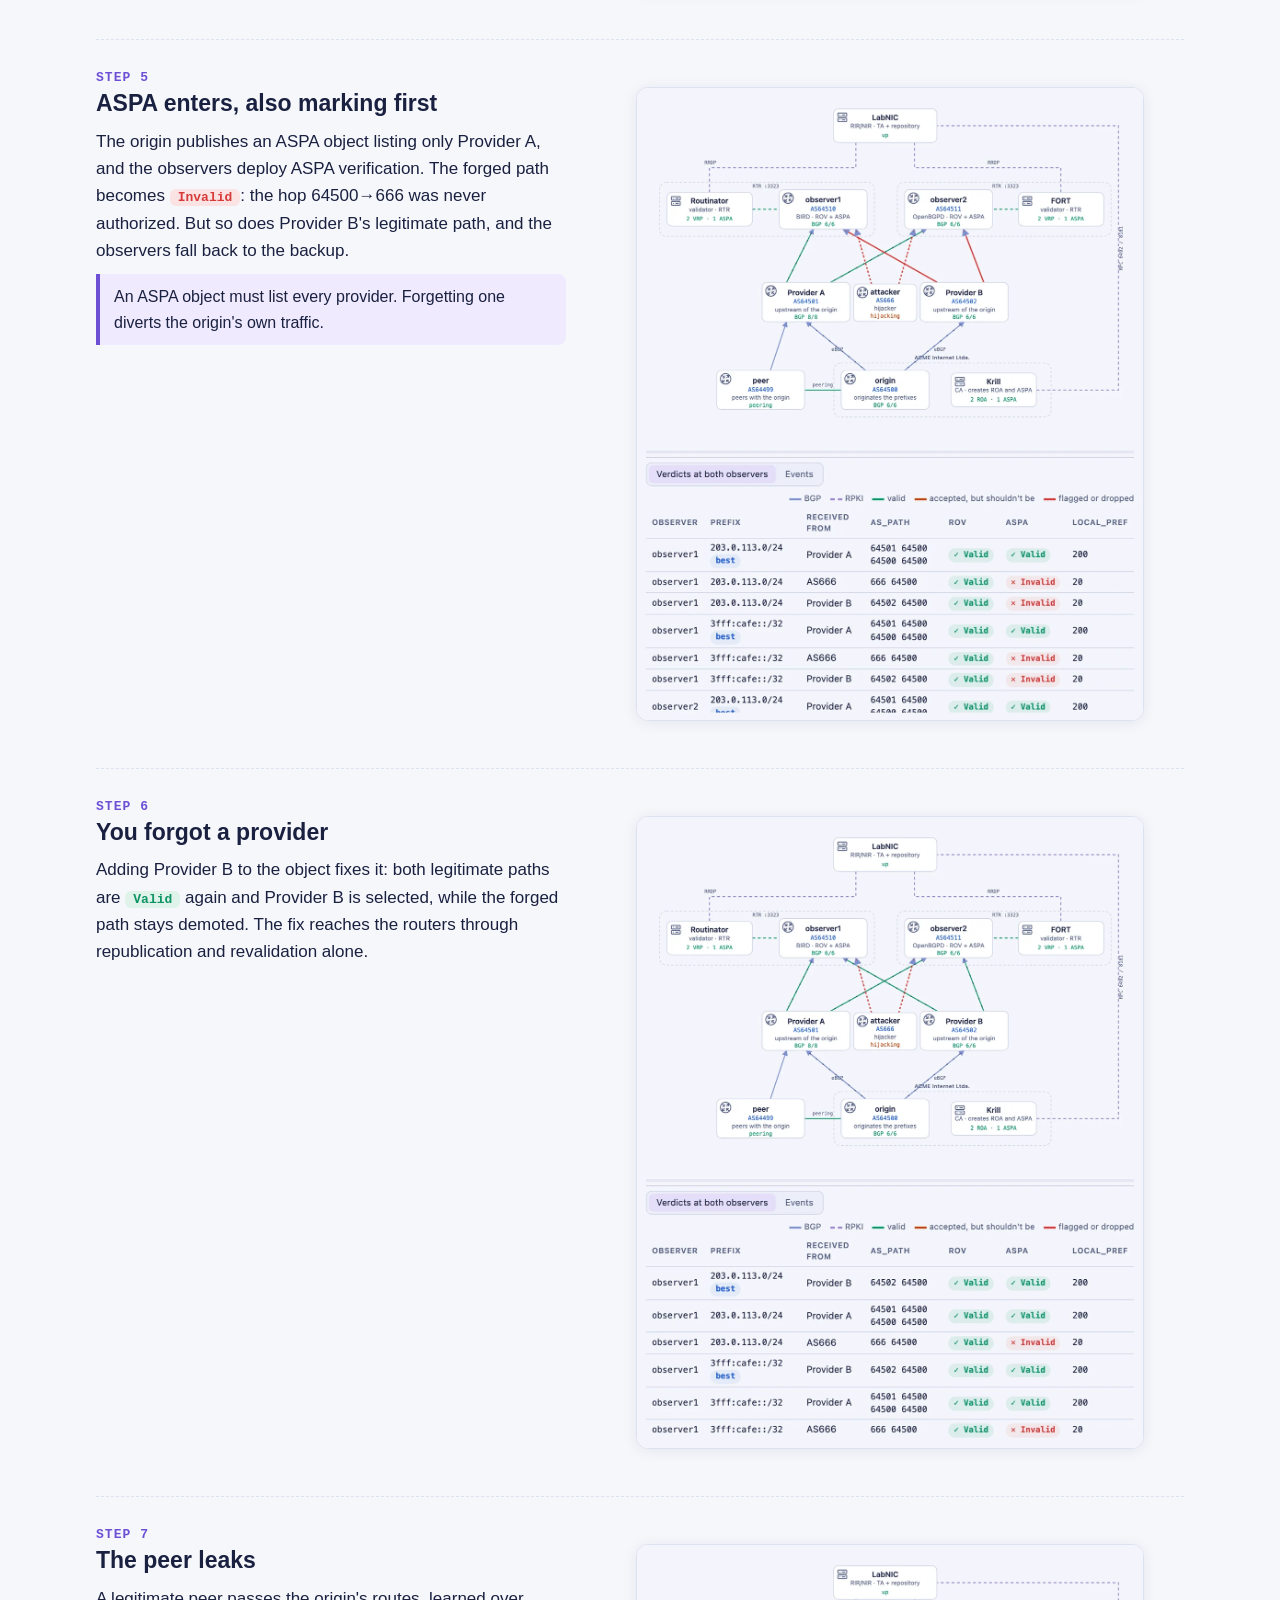
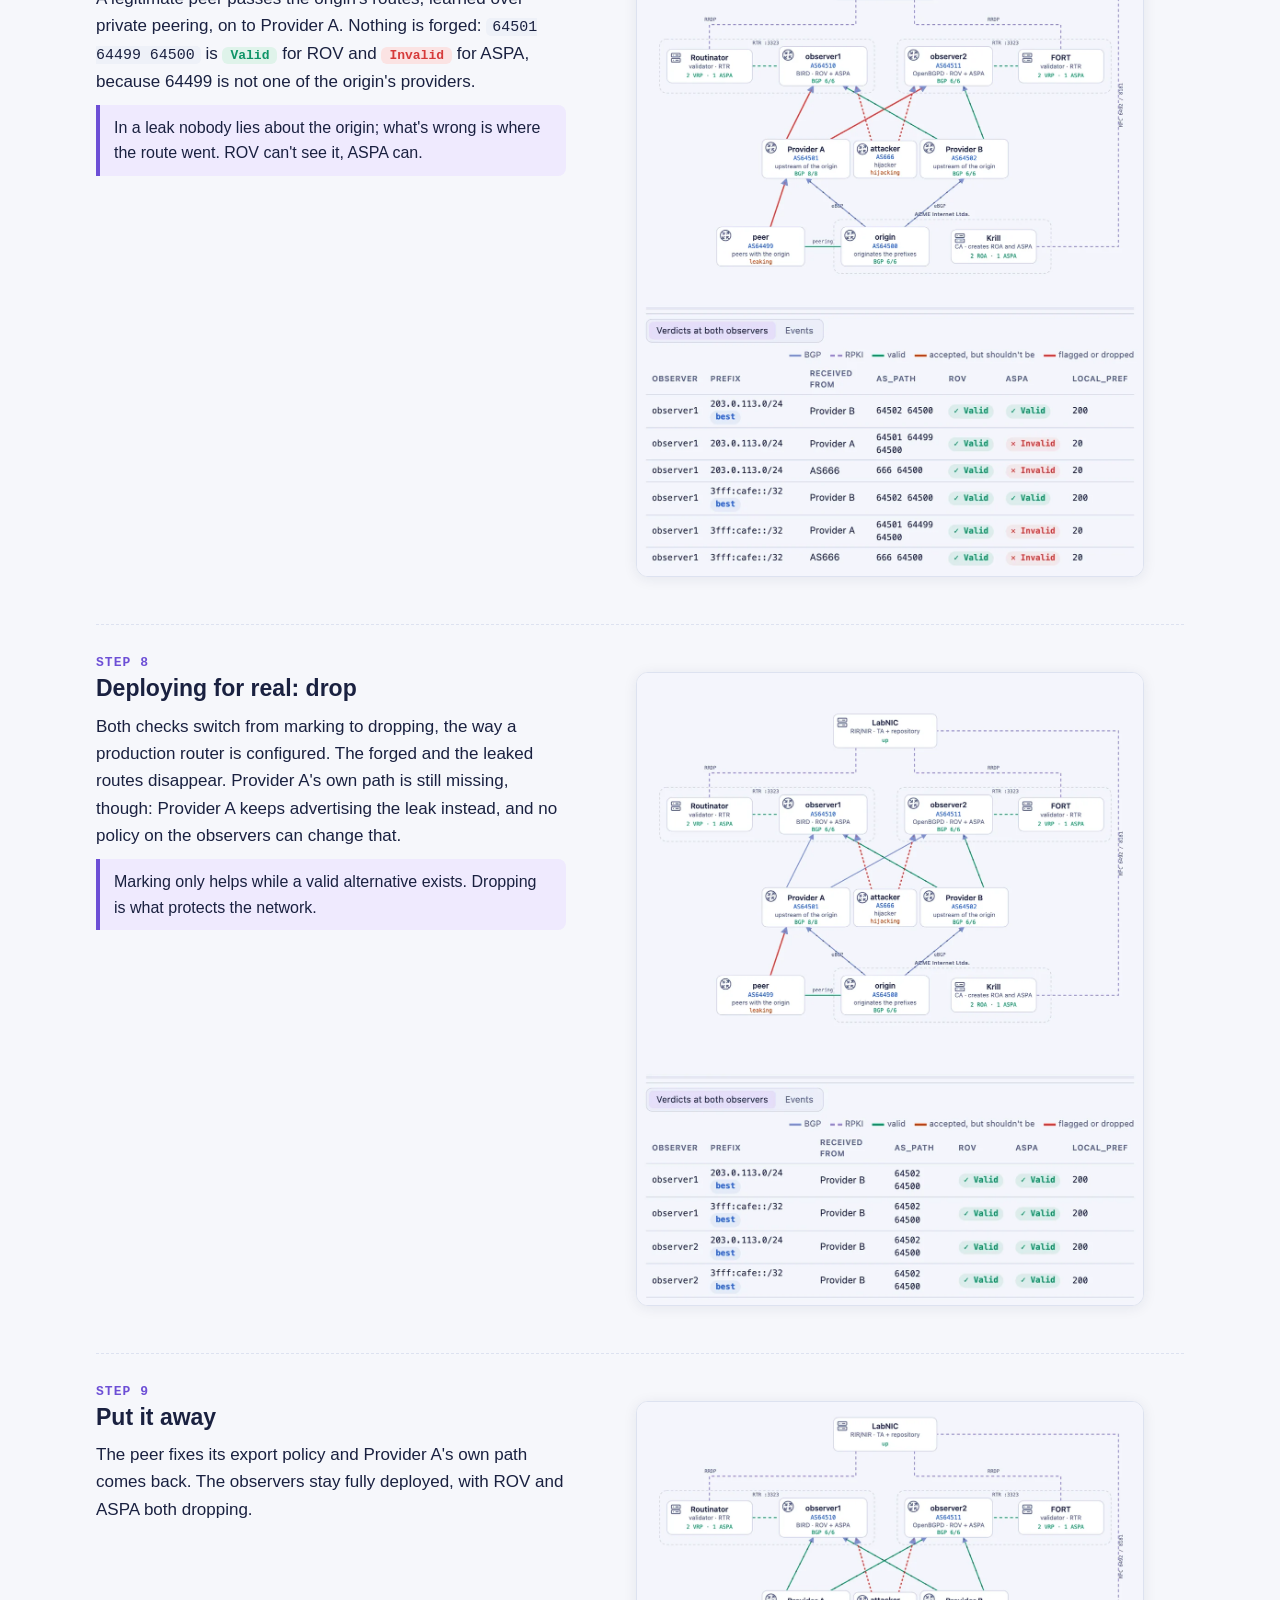
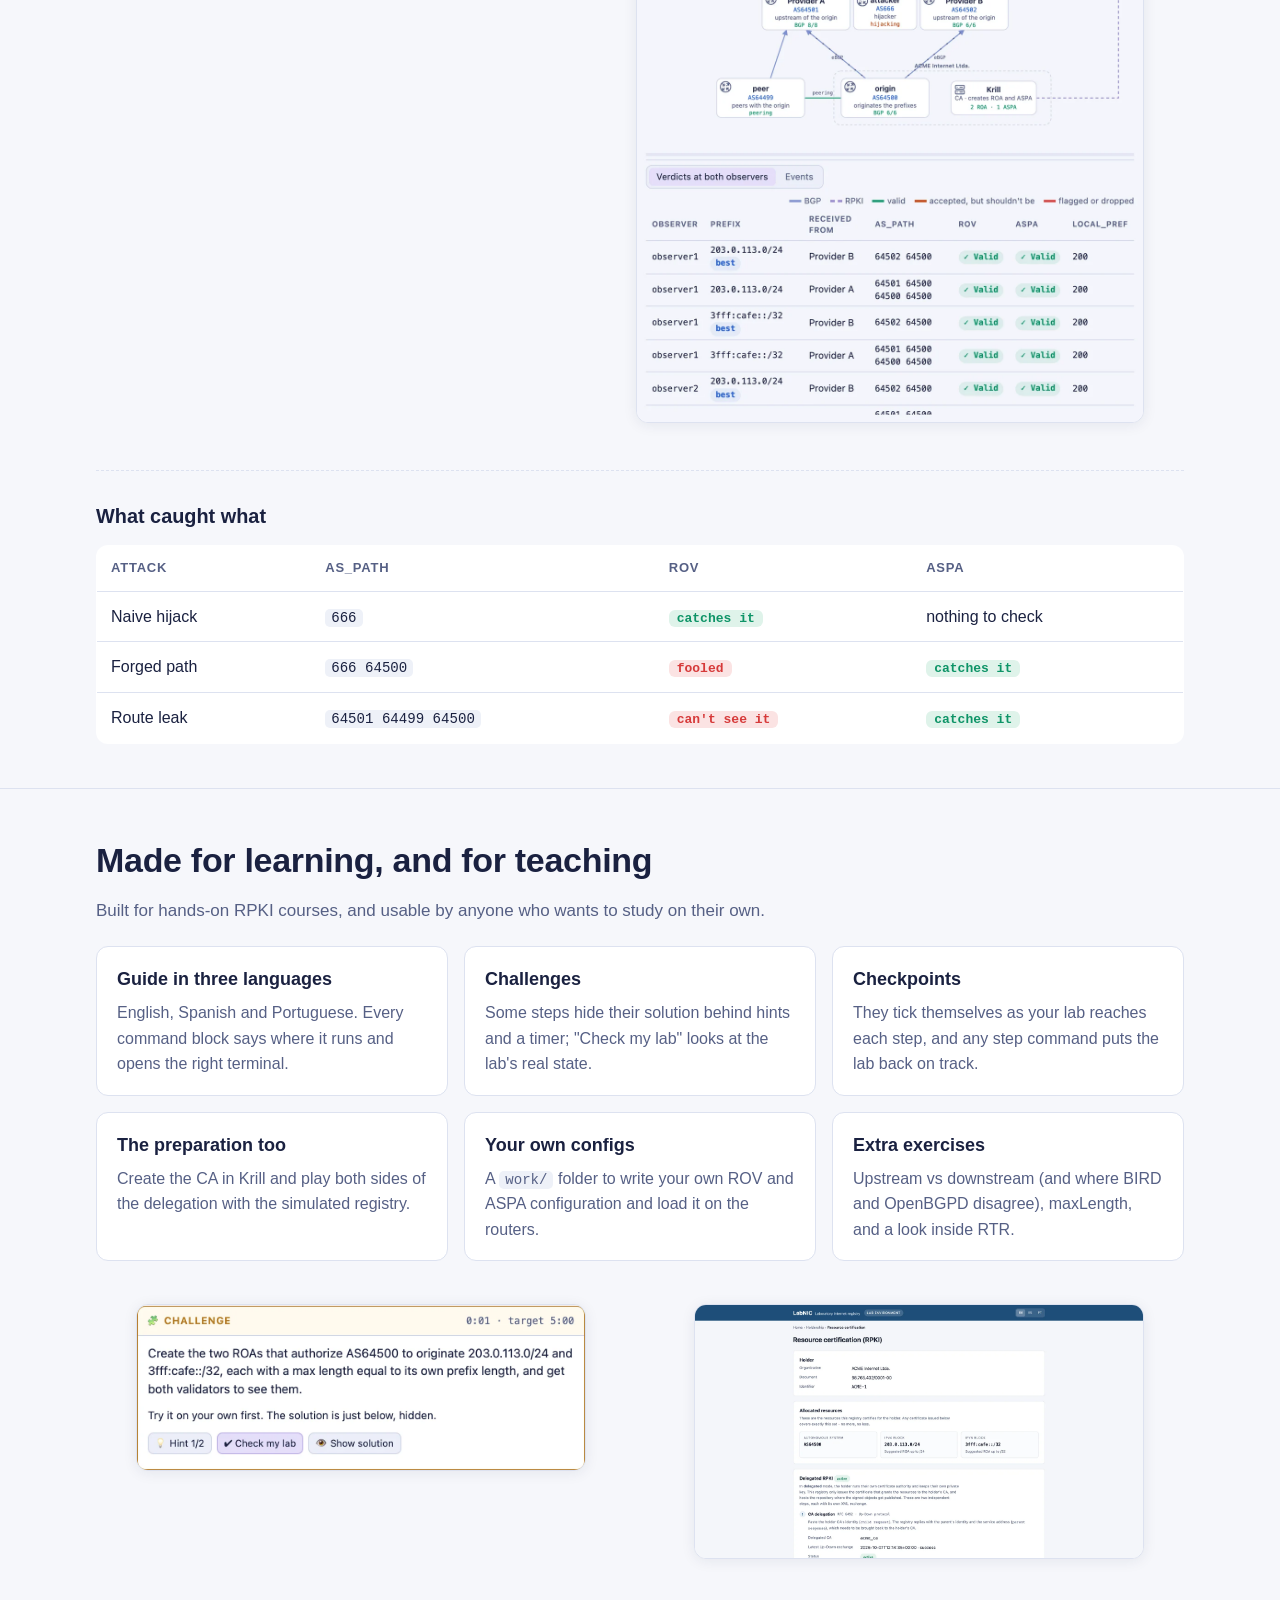
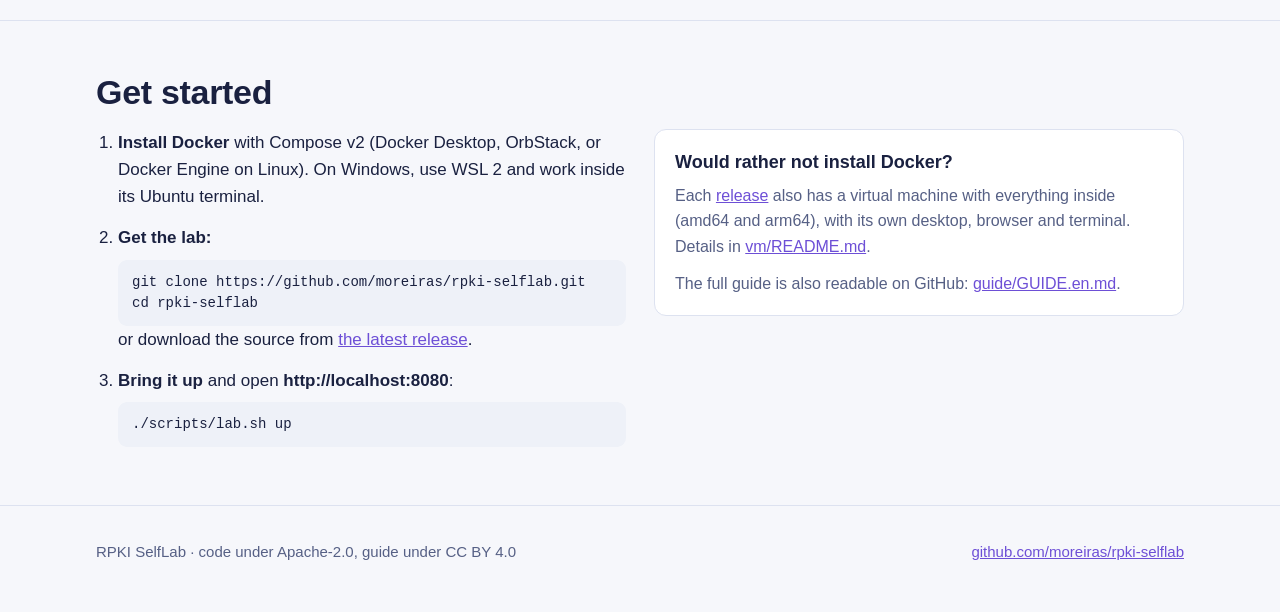
==== commit ddedcbe4: "Drop the "two independent stacks" phrasing The guide, the READMEs and the site said the experiment r" ====
--- a/docs/index.html
+++ b/docs/index.html
@@ -49,7 +49,7 @@
 <section class="block" id="inside">
   <div class="wrap">
     <h2>What's inside</h2>
-    <p class="intro">Everything is real software, not a simulation. The same experiment runs twice, on two independent stacks, so every verdict is checked by two implementations.</p>
+    <p class="intro">Everything is real software, not a simulation. Two observers receive the same announcements and RPKI objects, each with a different router and validator, so you can compare two implementations at every step.</p>
     <div class="grid2">
       <div>
         <ul class="ticks">
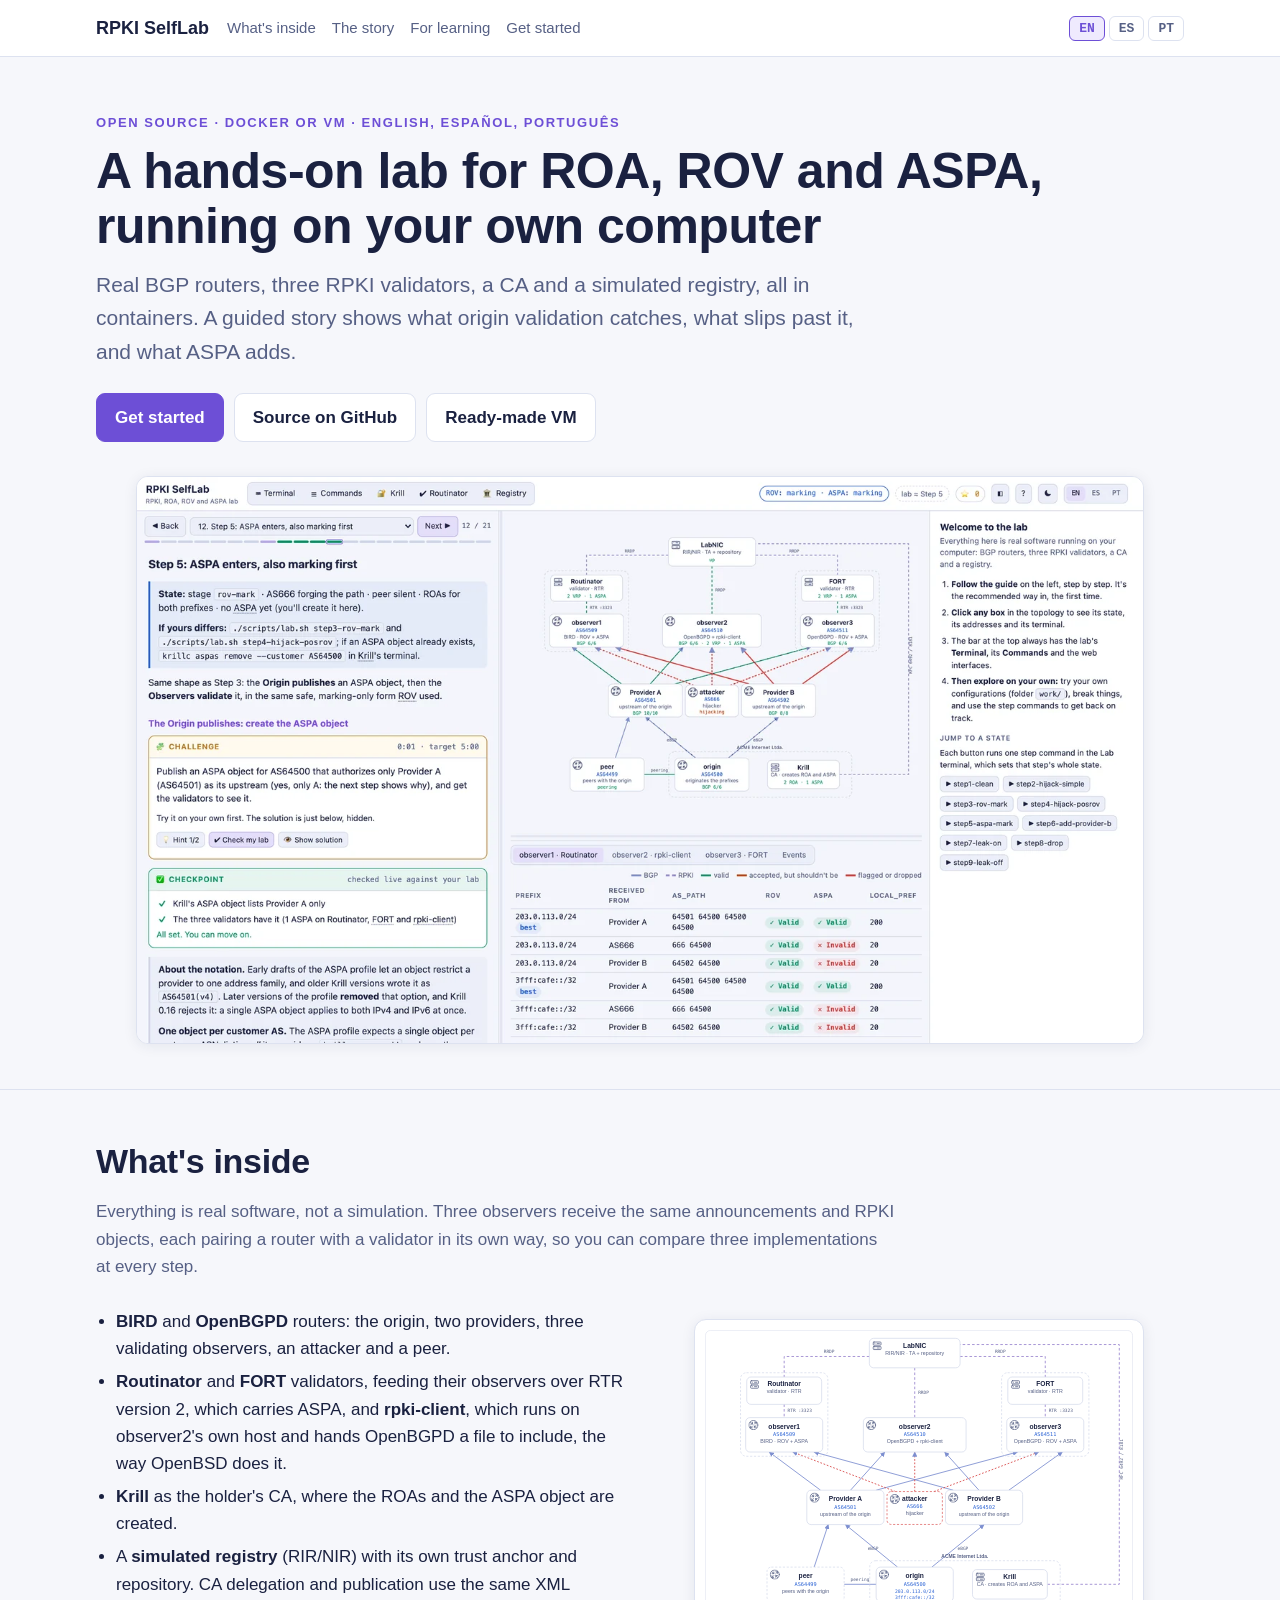
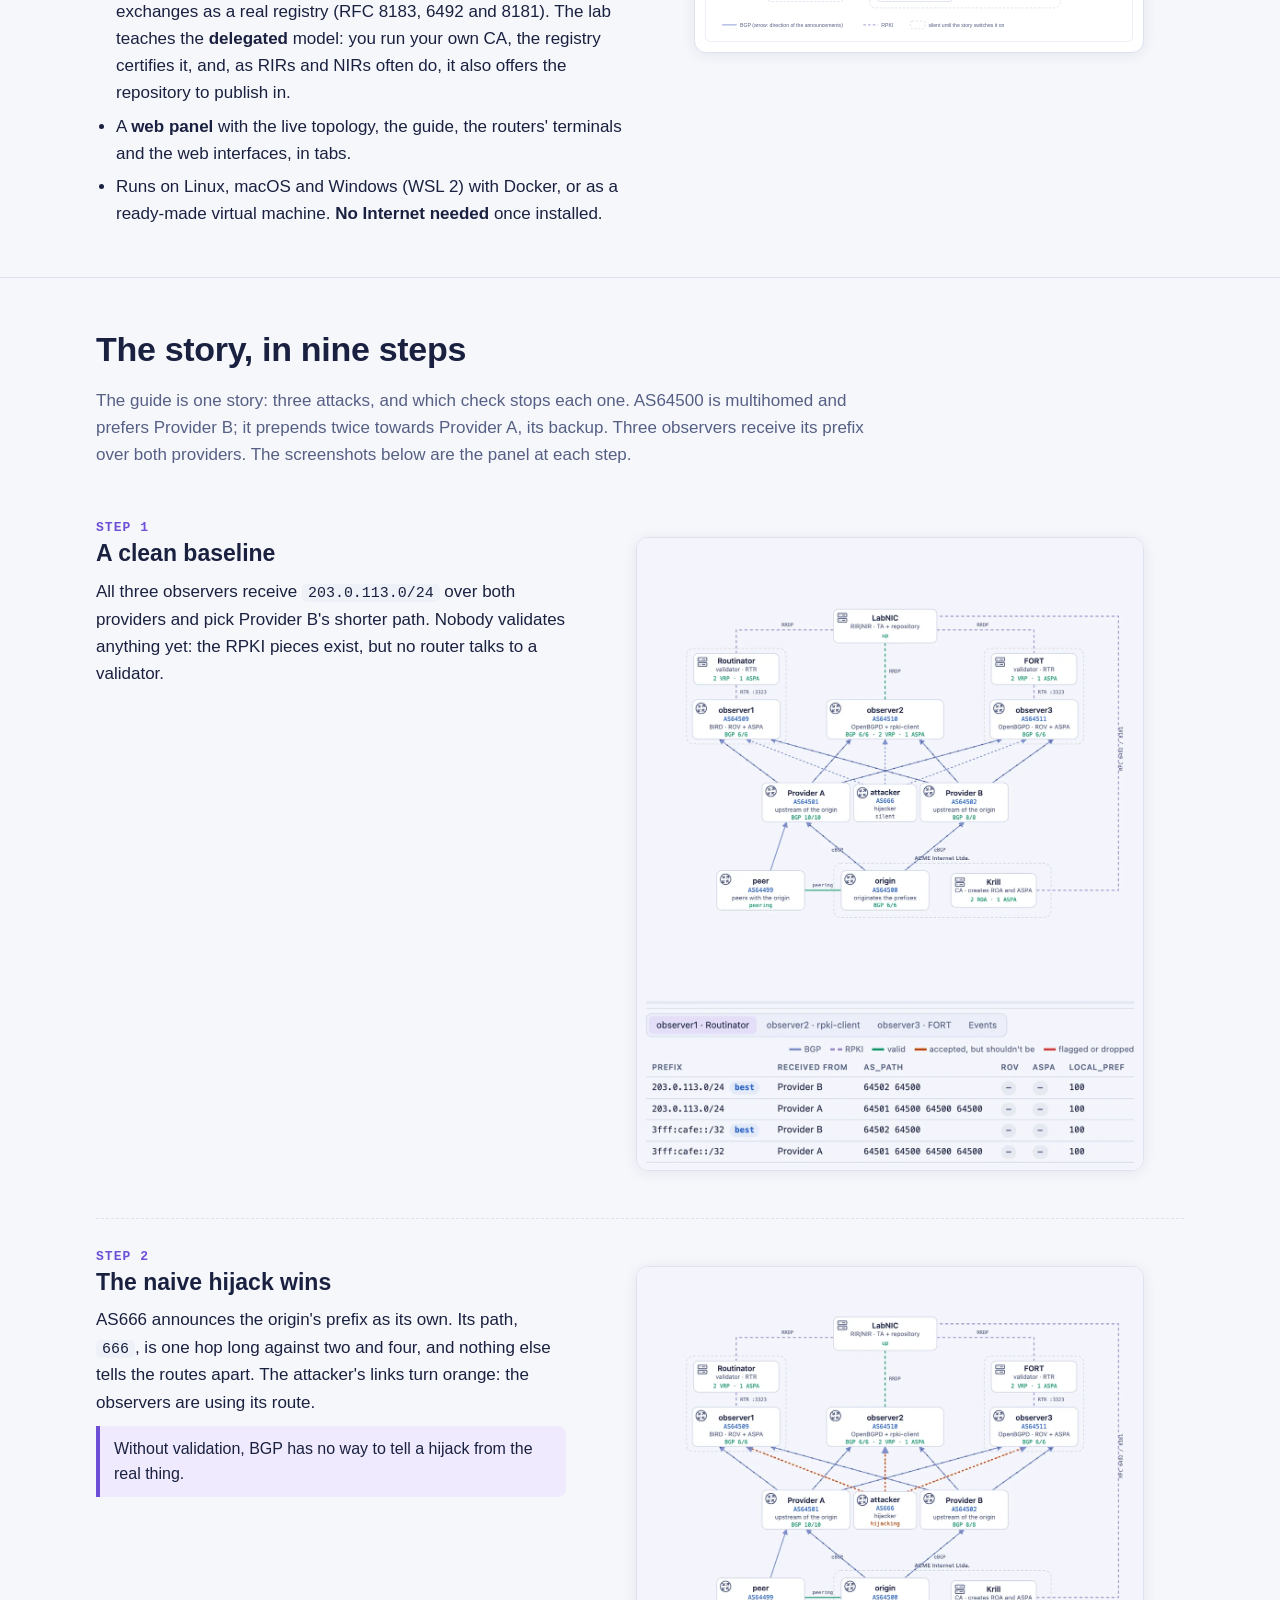
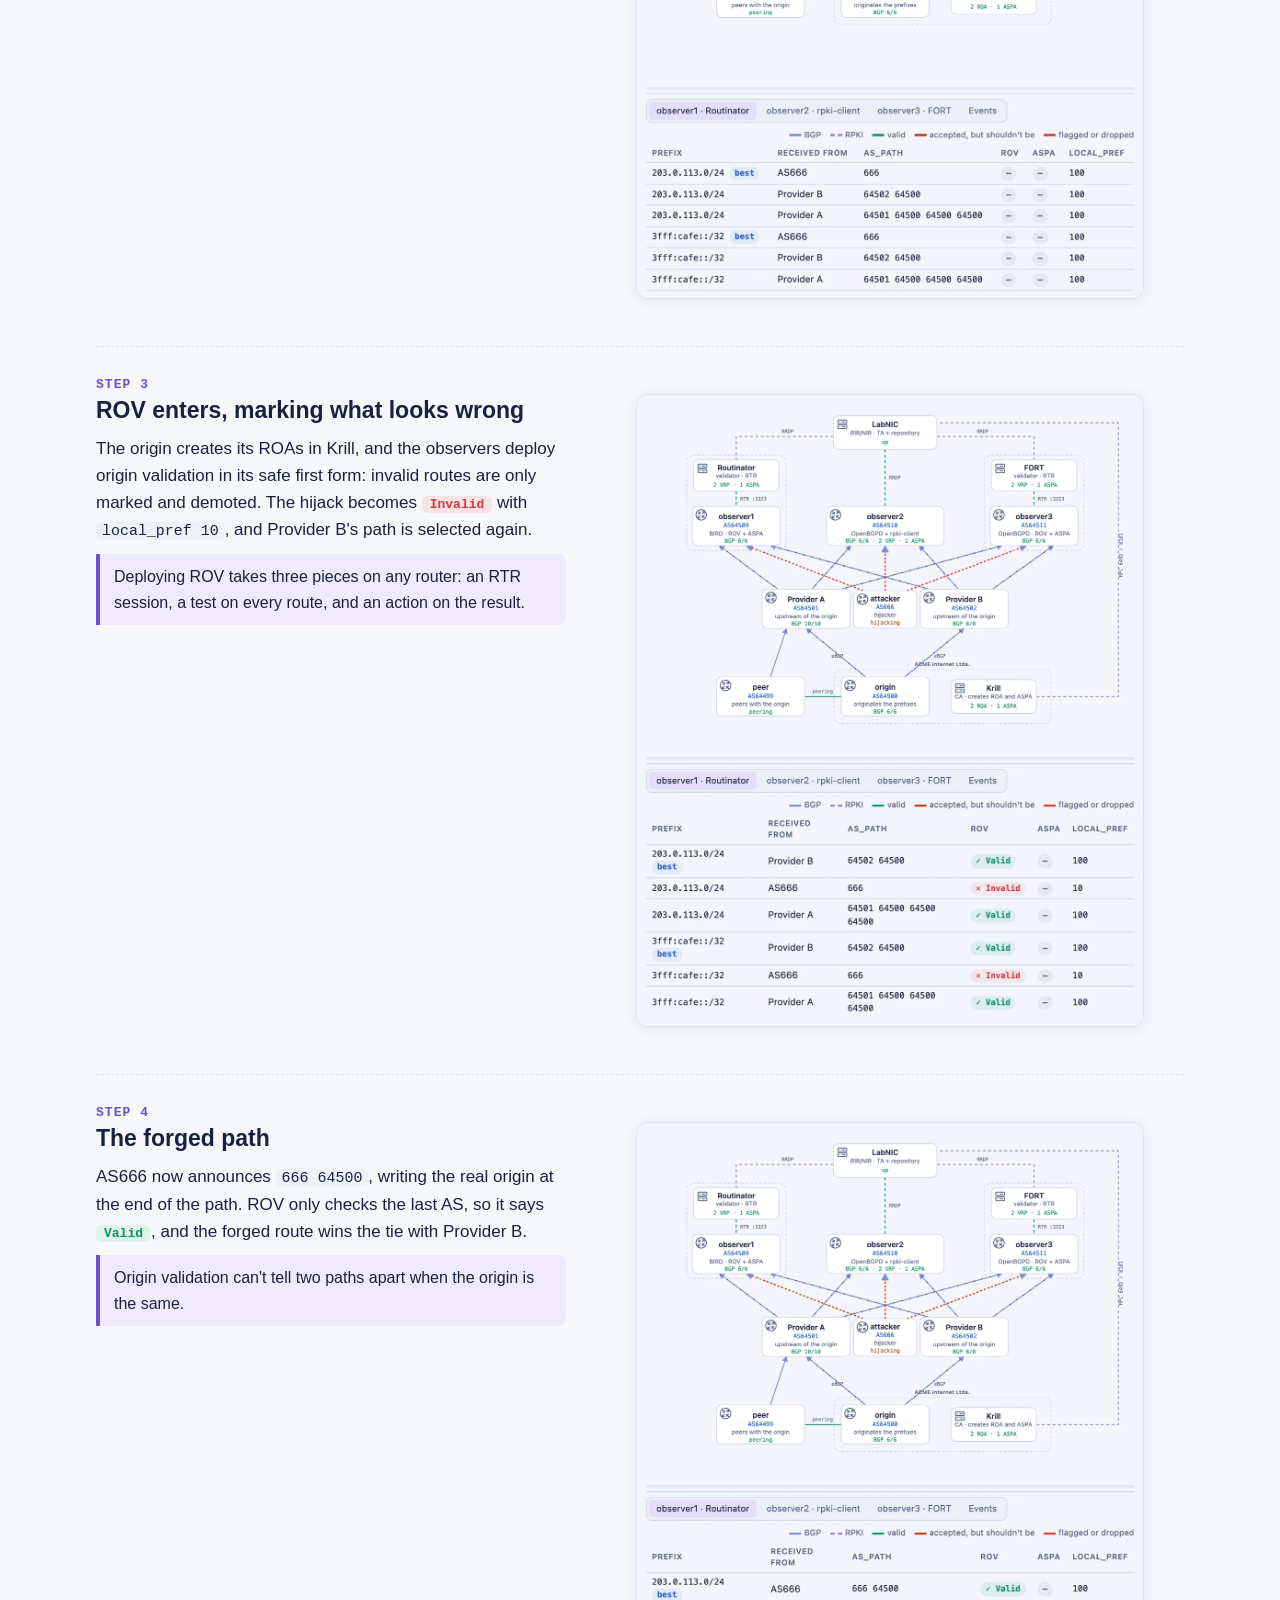
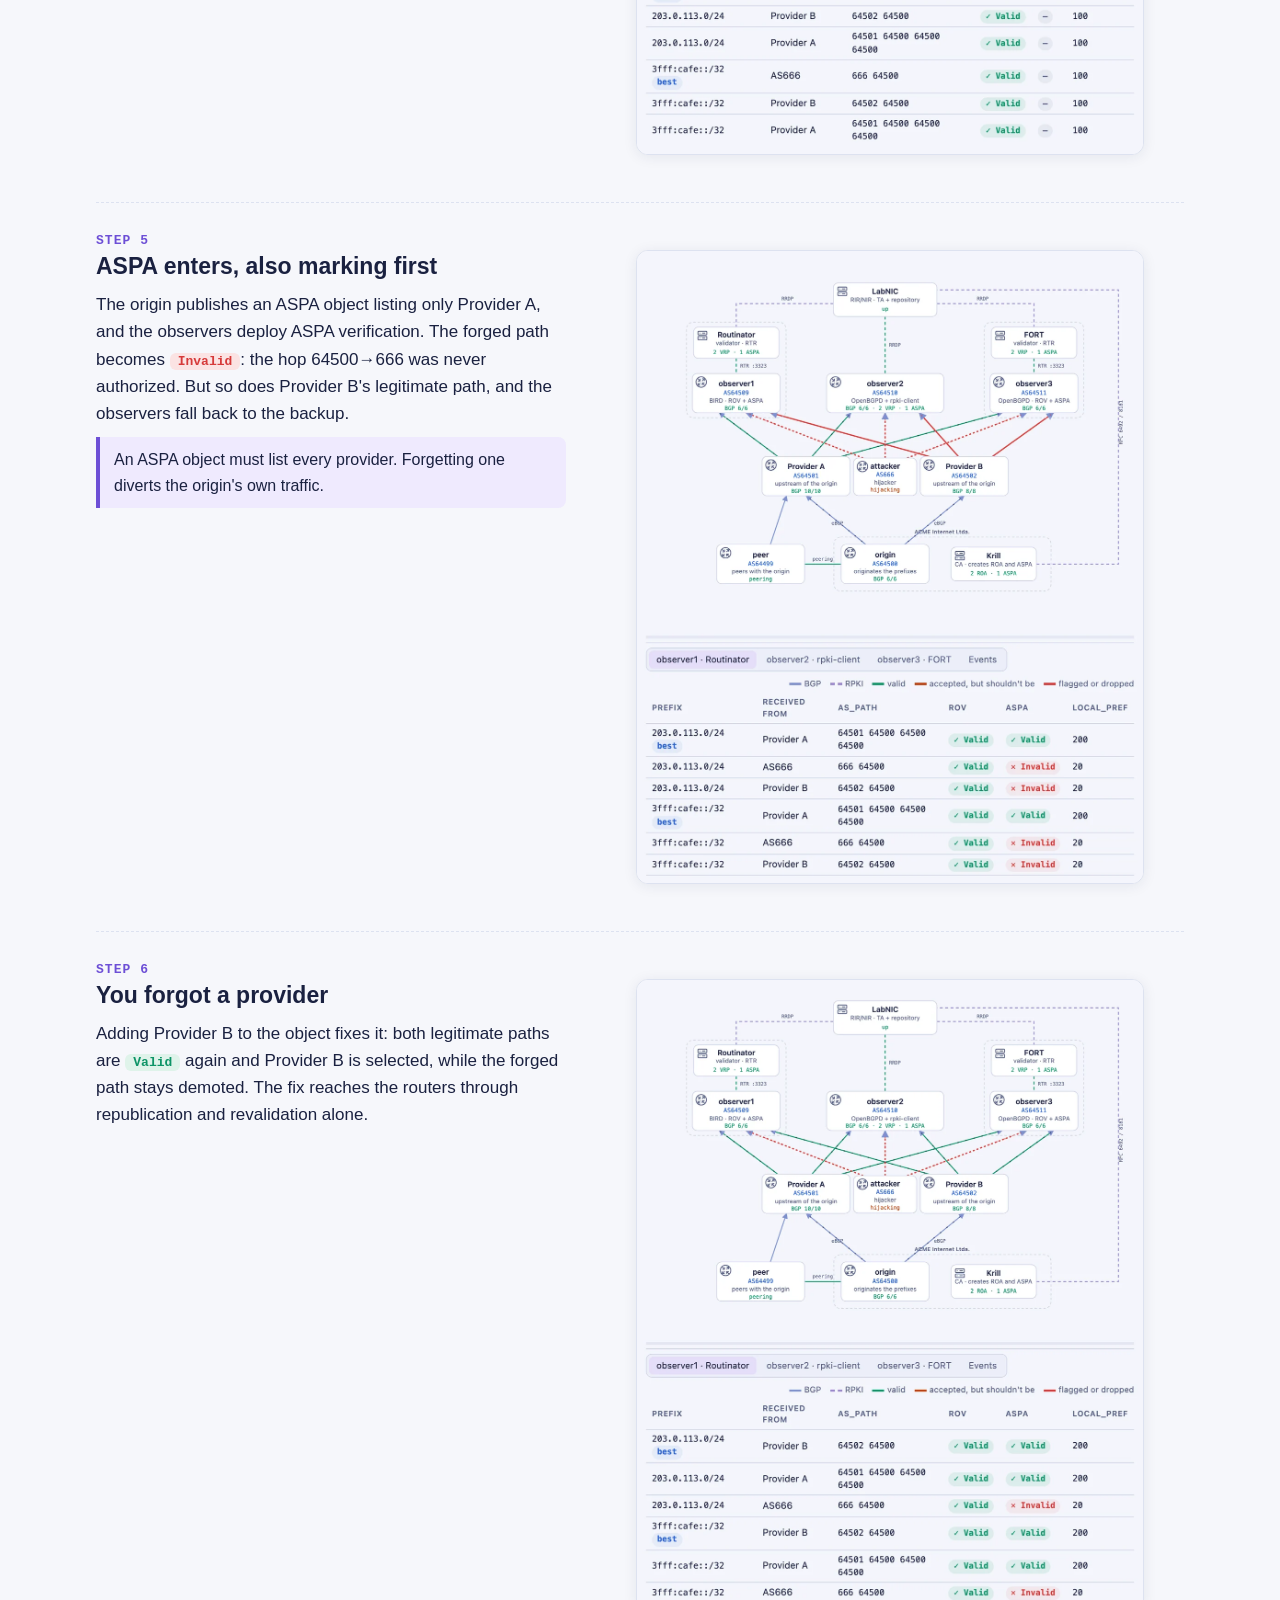
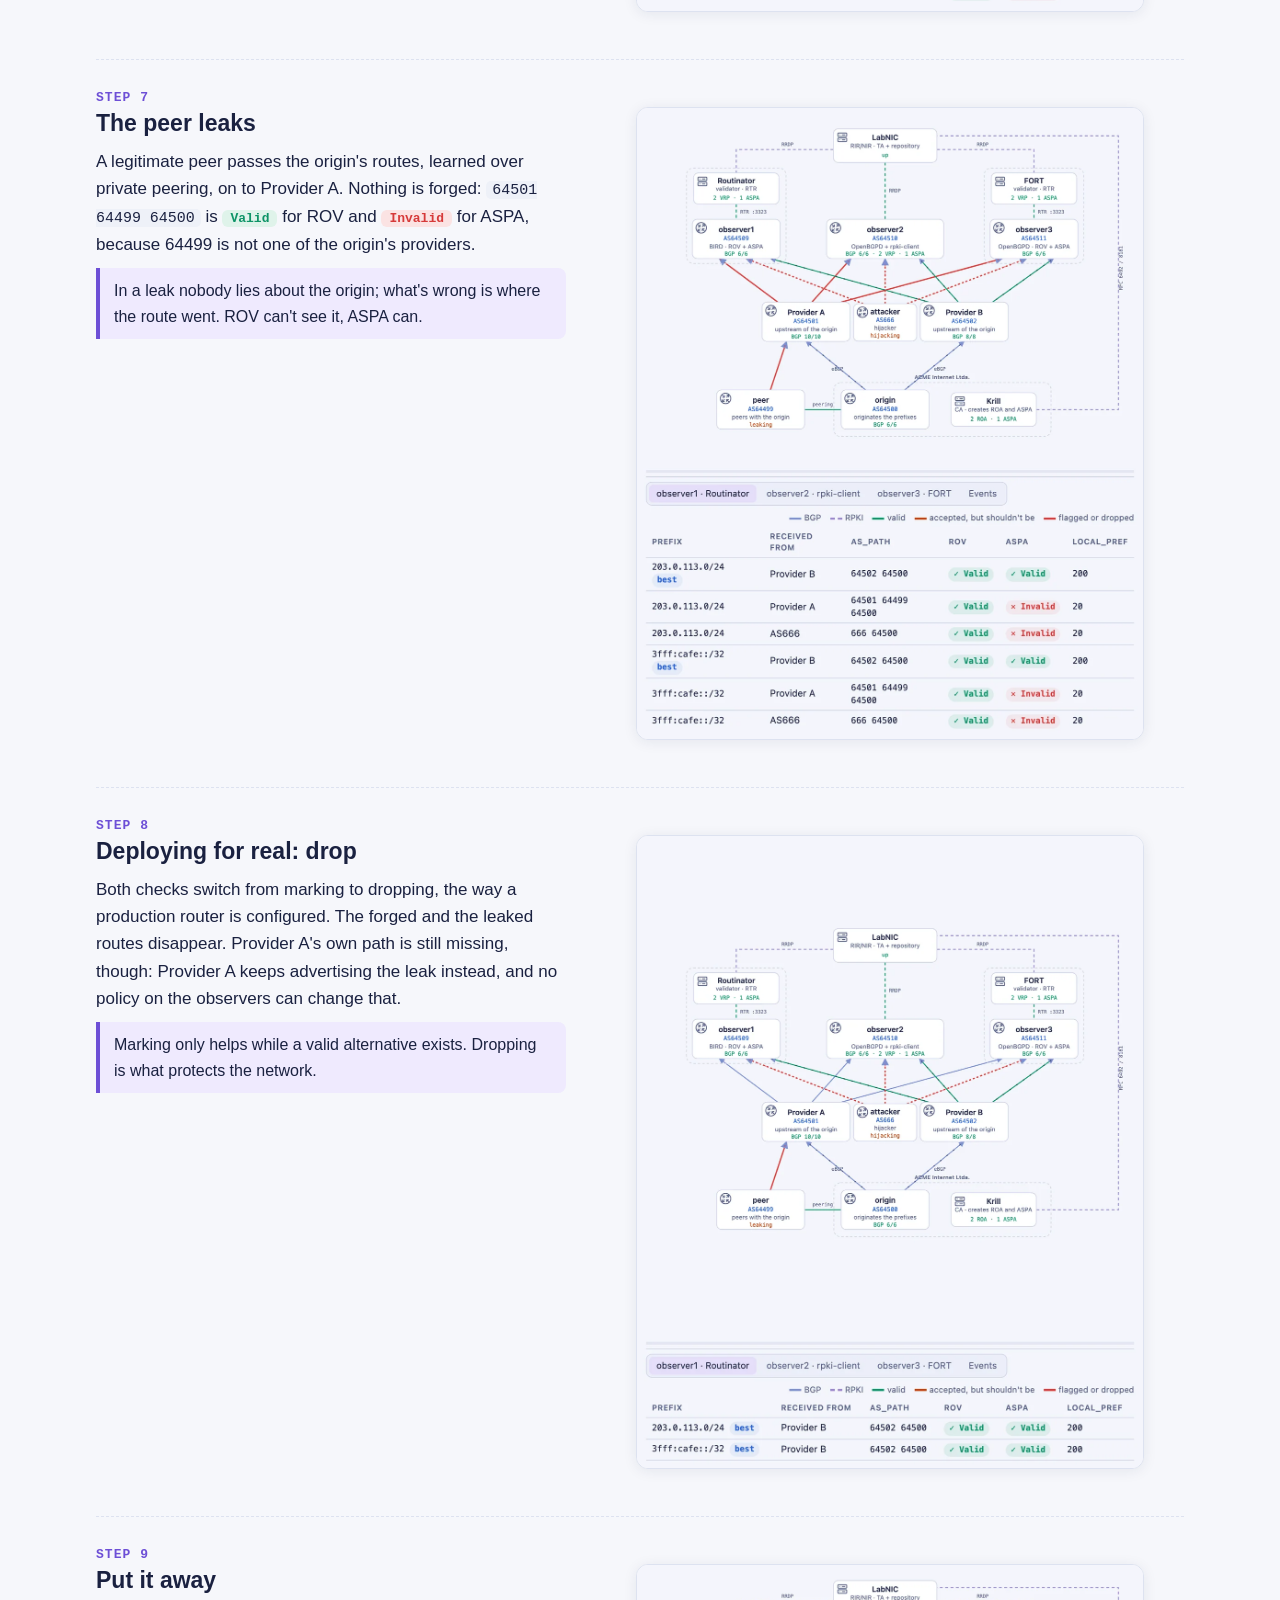
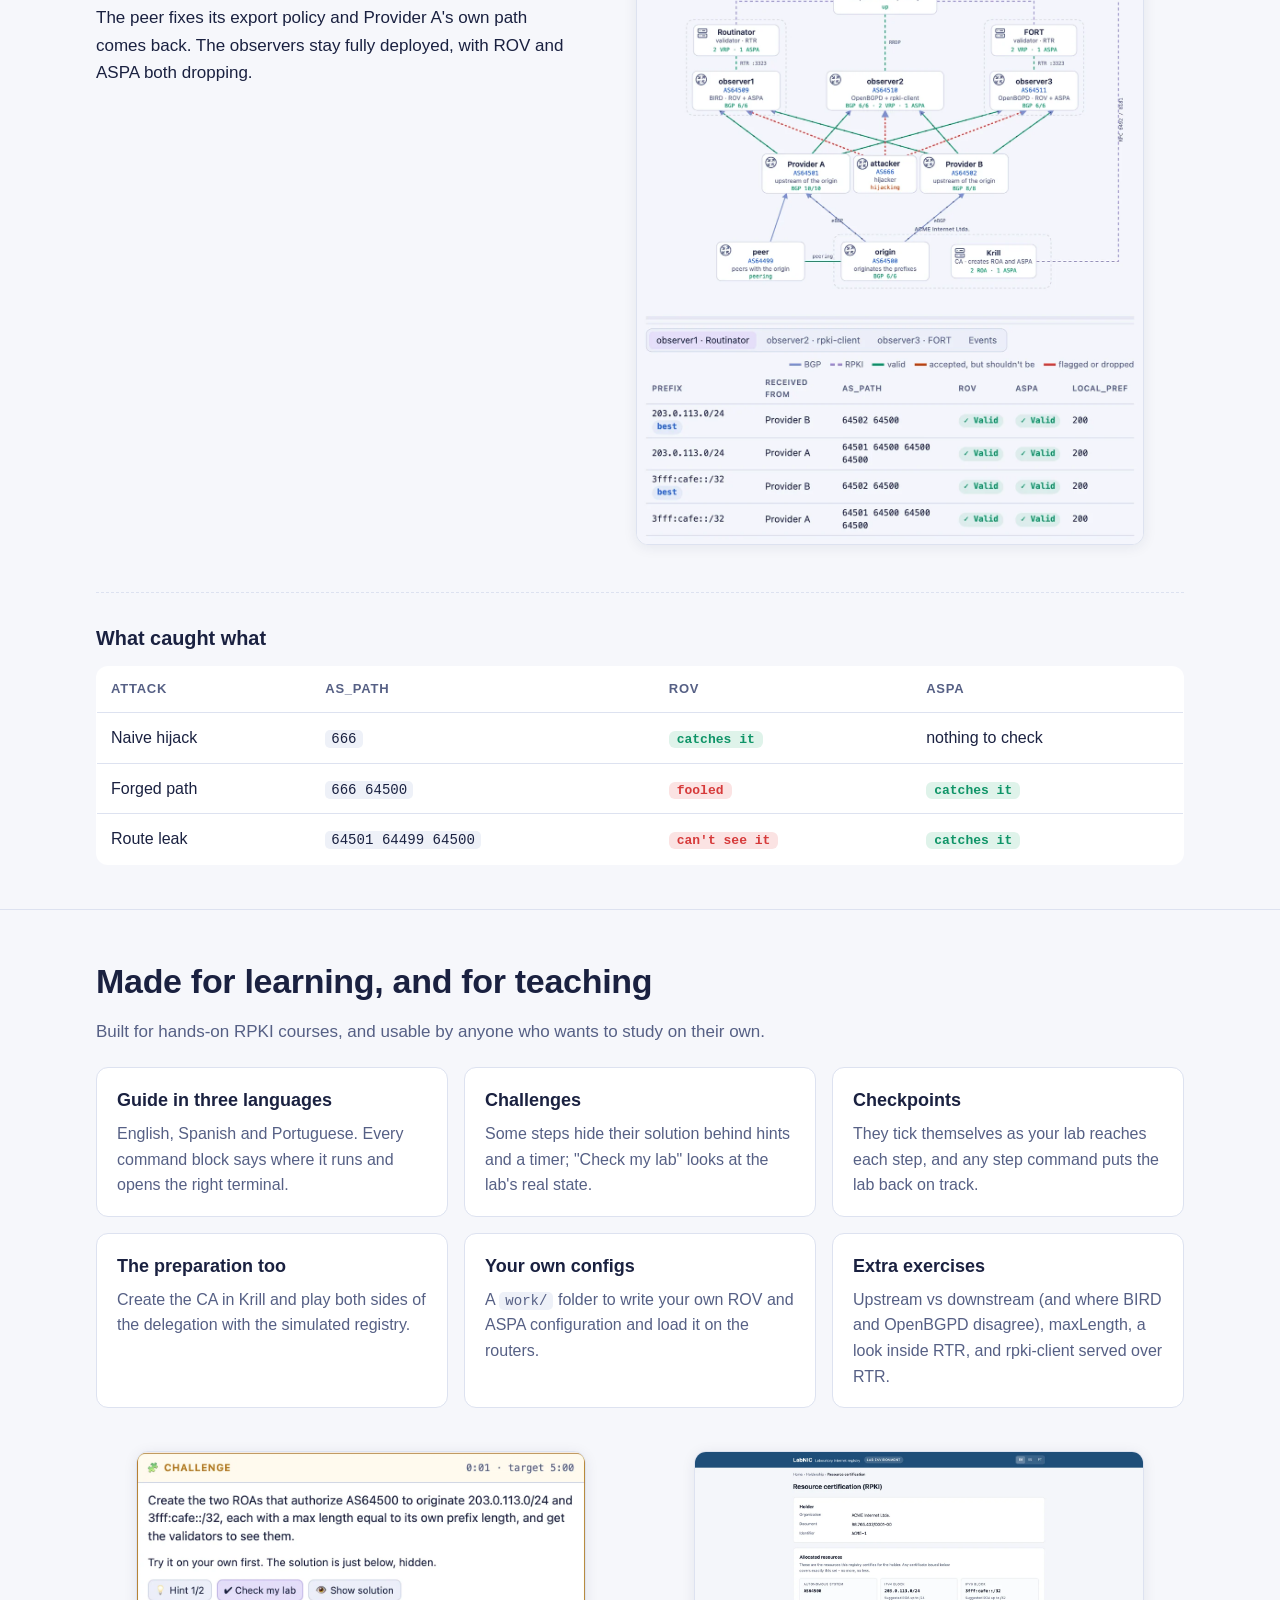
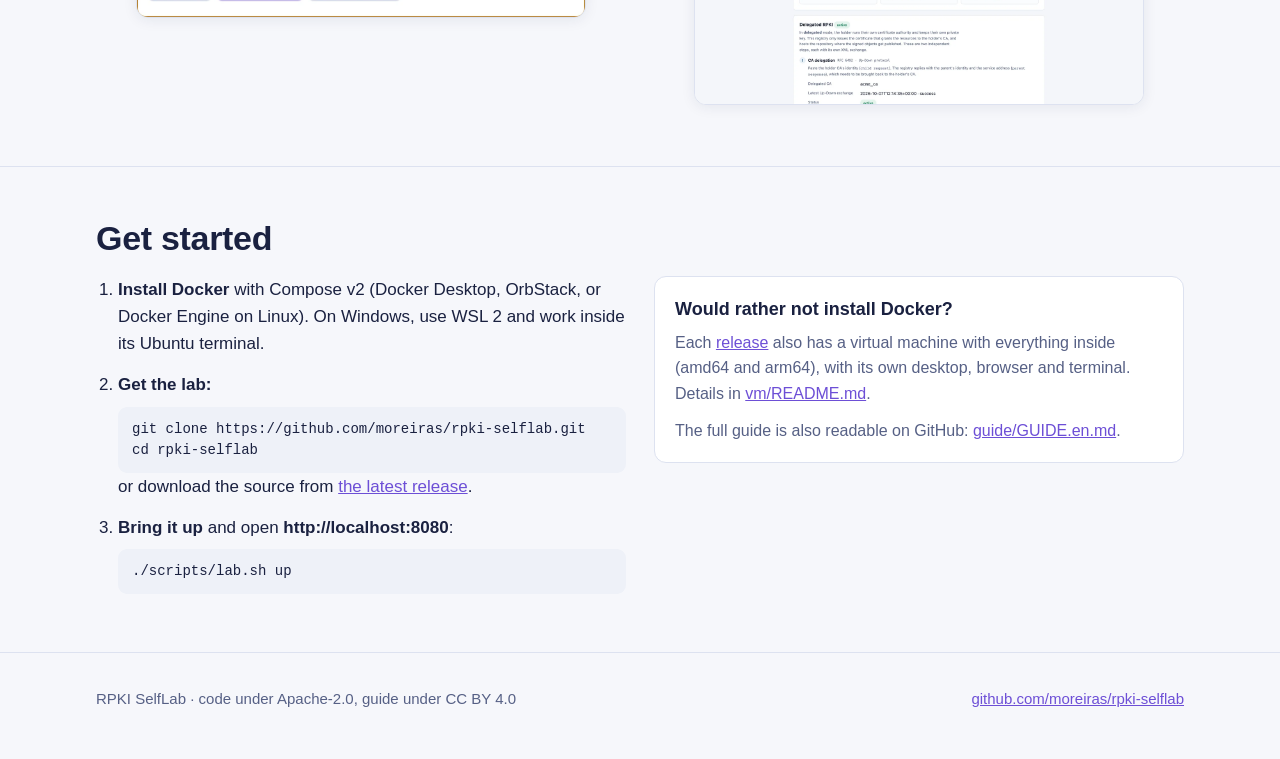
==== commit 935a7406: "Site: three observers, rpki-client, delegated model; new screenshots Co-Authored-By: Claude Opus 5.5" ====
--- a/docs/index.html
+++ b/docs/index.html
@@ -4,7 +4,7 @@
 <meta charset="utf-8">
 <meta name="viewport" content="width=device-width, initial-scale=1">
 <title>RPKI SelfLab: a hands-on lab for ROA, ROV and ASPA</title>
-<meta name="description" content="A self-contained RPKI lab that runs on your own computer: real BGP routers, two validators, a CA and a simulated registry, with a guided story about hijacks, forged paths and route leaks.">
+<meta name="description" content="A self-contained RPKI lab that runs on your own computer: real BGP routers, three validators, a CA and a simulated registry, with a guided story about hijacks, forged paths and route leaks.">
 <link rel="alternate" hreflang="en" href="./">
 <link rel="alternate" hreflang="pt-BR" href="pt/">
 <link rel="alternate" hreflang="es" href="es/">
@@ -34,14 +34,14 @@
   <div class="wrap">
     <div class="kicker">Open source · Docker or VM · English, Español, Português</div>
     <h1>A hands-on lab for ROA, ROV and ASPA, running on your own computer</h1>
-    <p class="lead">Real BGP routers, two RPKI validators, a CA and a simulated registry, all in containers. A guided story shows what origin validation catches, what slips past it, and what ASPA adds.</p>
+    <p class="lead">Real BGP routers, three RPKI validators, a CA and a simulated registry, all in containers. A guided story shows what origin validation catches, what slips past it, and what ASPA adds.</p>
     <div class="buttons">
       <a class="btn primary" href="#start">Get started</a>
       <a class="btn" href="https://github.com/moreiras/rpki-selflab">Source on GitHub</a>
       <a class="btn" href="https://github.com/moreiras/rpki-selflab/releases/latest">Ready-made VM</a>
     </div>
     <figure class="hero-shot shot">
-      <a href="img/en/panel.webp"><img src="img/en/panel.webp" alt="The lab's web panel: the guide on the left, the live topology in the middle, the verdicts of both observers below" width="1400" height="788"></a>
+      <a href="img/en/panel.webp"><img src="img/en/panel.webp" alt="The lab's web panel: the guide on the left, the live topology in the middle, the observers' verdicts below, one tab per observer" width="1400" height="788"></a>
     </figure>
   </div>
 </section>
@@ -49,20 +49,20 @@
 <section class="block" id="inside">
   <div class="wrap">
     <h2>What's inside</h2>
-    <p class="intro">Everything is real software, not a simulation. Two observers receive the same announcements and RPKI objects, each with a different router and validator, so you can compare two implementations at every step.</p>
+    <p class="intro">Everything is real software, not a simulation. Three observers receive the same announcements and RPKI objects, each pairing a router with a validator in its own way, so you can compare three implementations at every step.</p>
     <div class="grid2">
       <div>
         <ul class="ticks">
-          <li><b>BIRD</b> and <b>OpenBGPD</b> routers: the origin, two providers, two validating observers, an attacker and a peer.</li>
-          <li><b>Routinator</b> and <b>FORT</b> validators, feeding the observers over RTR version 2, which carries ASPA.</li>
+          <li><b>BIRD</b> and <b>OpenBGPD</b> routers: the origin, two providers, three validating observers, an attacker and a peer.</li>
+          <li><b>Routinator</b> and <b>FORT</b> validators, feeding their observers over RTR version 2, which carries ASPA, and <b>rpki-client</b>, which runs on observer2's own host and hands OpenBGPD a file to include, the way OpenBSD does it.</li>
           <li><b>Krill</b> as the holder's CA, where the ROAs and the ASPA object are created.</li>
-          <li>A <b>simulated registry</b> (RIR/NIR) with its own trust anchor and repository. CA delegation and publication use the same XML exchanges as a real registry (RFC 8183, 6492 and 8181).</li>
+          <li>A <b>simulated registry</b> (RIR/NIR) with its own trust anchor and repository. CA delegation and publication use the same XML exchanges as a real registry (RFC 8183, 6492 and 8181). The lab teaches the <b>delegated</b> model: you run your own CA, the registry certifies it, and, as RIRs and NIRs often do, it also offers the repository to publish in.</li>
           <li>A <b>web panel</b> with the live topology, the guide, the routers' terminals and the web interfaces, in tabs.</li>
           <li>Runs on Linux, macOS and Windows (WSL 2) with Docker, or as a ready-made virtual machine. <b>No Internet needed</b> once installed.</li>
         </ul>
       </div>
       <figure class="shot" style="padding:10px">
-        <a href="img/topology.en.svg"><img src="img/topology.en.svg" alt="The lab's topology: the registry and the two validators at the top, the observers below them, the two providers, AS666 and, at the bottom, the origin, its CA and the peer" width="1000" height="730"></a>
+        <a href="img/topology.en.svg"><img src="img/topology.en.svg" alt="The lab's topology: the registry at the top; Routinator and FORT above observer1 and observer3; observer2, which validates on its own host, between them; the two providers and AS666; and, at the bottom, the origin, its CA and the peer" width="1000" height="730"></a>
       </figure>
     </div>
   </div>
@@ -71,13 +71,13 @@
 <section class="block" id="story">
   <div class="wrap">
     <h2>The story, in nine steps</h2>
-    <p class="intro">The guide is one story: three attacks, and which check stops each one. AS64500 is multihomed and prefers Provider B; it prepends twice towards Provider A, its backup. Two observers receive its prefix over both providers. The screenshots below are the panel at each step.</p>
+    <p class="intro">The guide is one story: three attacks, and which check stops each one. AS64500 is multihomed and prefers Provider B; it prepends twice towards Provider A, its backup. Three observers receive its prefix over both providers. The screenshots below are the panel at each step.</p>
 
     <article class="step">
       <div>
         <div class="num">Step 1</div>
         <h3>A clean baseline</h3>
-        <p>Both observers receive <code>203.0.113.0/24</code> over both providers and pick Provider B's shorter path. Nobody validates anything yet: the RPKI pieces exist, but no router talks to a validator.</p>
+        <p>All three observers receive <code>203.0.113.0/24</code> over both providers and pick Provider B's shorter path. Nobody validates anything yet: the RPKI pieces exist, but no router talks to a validator.</p>
       </div>
       <figure class="shot"><a href="img/en/step1.webp"><img src="img/en/step1.webp" alt="Step 1: topology and verdicts, no validation" loading="lazy"></a></figure>
     </article>
@@ -86,10 +86,10 @@
       <div>
         <div class="num">Step 2</div>
         <h3>The naive hijack wins</h3>
-        <p>AS666 announces the origin's prefix as its own. Its path, <code>666</code>, is one hop long against two and four, and nothing else tells the routes apart. The attacker's links turn orange: both observers are using its route.</p>
+        <p>AS666 announces the origin's prefix as its own. Its path, <code>666</code>, is one hop long against two and four, and nothing else tells the routes apart. The attacker's links turn orange: the observers are using its route.</p>
         <p class="lesson">Without validation, BGP has no way to tell a hijack from the real thing.</p>
       </div>
-      <figure class="shot"><a href="img/en/step2.webp"><img src="img/en/step2.webp" alt="Step 2: the hijack is the best route on both observers" loading="lazy"></a></figure>
+      <figure class="shot"><a href="img/en/step2.webp"><img src="img/en/step2.webp" alt="Step 2: the hijack is the best route on the observers" loading="lazy"></a></figure>
     </article>
 
     <article class="step">
@@ -182,7 +182,7 @@
       <div class="card"><h3>Checkpoints</h3><p>They tick themselves as your lab reaches each step, and any step command puts the lab back on track.</p></div>
       <div class="card"><h3>The preparation too</h3><p>Create the CA in Krill and play both sides of the delegation with the simulated registry.</p></div>
       <div class="card"><h3>Your own configs</h3><p>A <code>work/</code> folder to write your own ROV and ASPA configuration and load it on the routers.</p></div>
-      <div class="card"><h3>Extra exercises</h3><p>Upstream vs downstream (and where BIRD and OpenBGPD disagree), maxLength, and a look inside RTR.</p></div>
+      <div class="card"><h3>Extra exercises</h3><p>Upstream vs downstream (and where BIRD and OpenBGPD disagree), maxLength, a look inside RTR, and rpki-client served over RTR.</p></div>
     </div>
     <div class="grid2" style="margin-top:26px">
       <figure class="shot"><a href="img/en/challenge.webp"><img src="img/en/challenge.webp" alt="A challenge in the guide, with hints, timer and Check my lab" loading="lazy"></a></figure>
